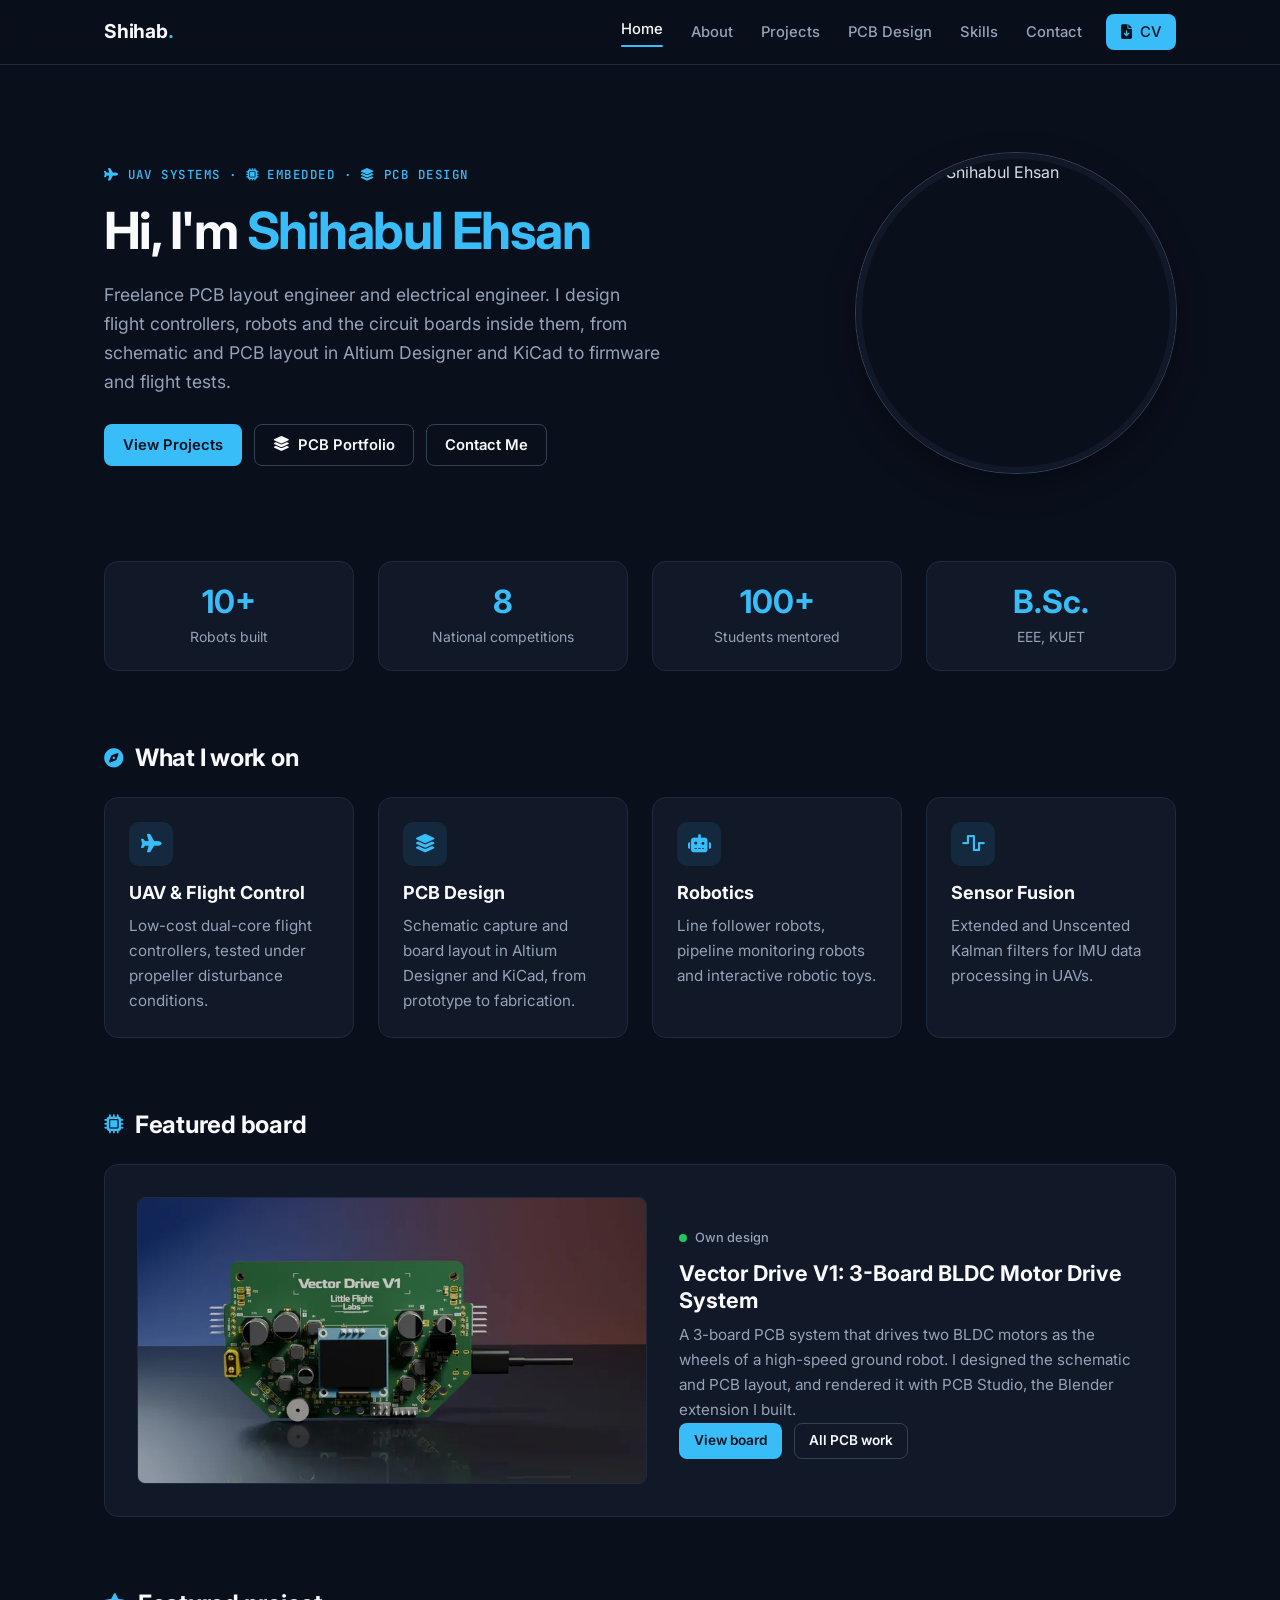
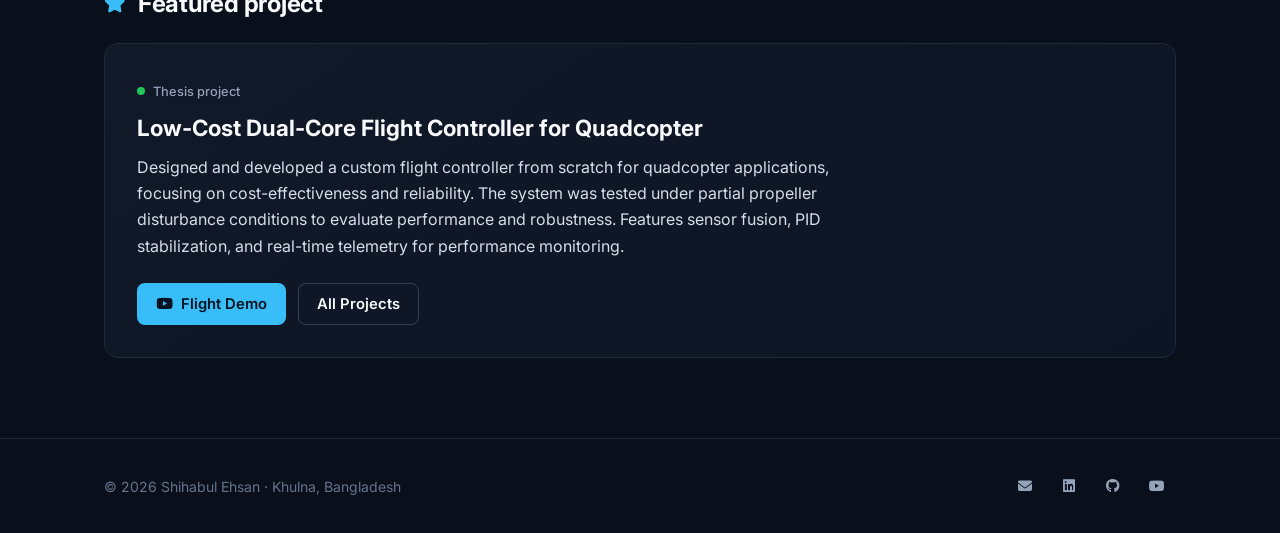
==== index.html @ d96fab93 "Redesign portfolio and add PCB design work - One shared design system (css/style.css), mobile menu, " ====
<!DOCTYPE html>
<html lang="en">
<head>
    <meta charset="UTF-8">
    <meta name="viewport" content="width=device-width, initial-scale=1">
    <title>Shihabul Ehsan | UAV, Embedded Systems &amp; PCB Design</title>
    <meta name="description" content="Portfolio of Shihabul Ehsan — electrical engineer working on flight controllers, robotics, embedded systems and PCB design in Altium Designer and KiCad.">
    <link rel="preconnect" href="https://fonts.googleapis.com">
    <link rel="preconnect" href="https://fonts.gstatic.com" crossorigin>
    <link rel="stylesheet" href="https://fonts.googleapis.com/css2?family=Inter:wght@400;500;600;700&family=JetBrains+Mono:wght@500&display=swap">
    <link rel="stylesheet" href="https://cdnjs.cloudflare.com/ajax/libs/font-awesome/6.4.0/css/all.min.css">
    <link rel="stylesheet" href="css/style.css">
</head>
<body>

<nav class="site-nav">
    <div class="container nav-inner">
        <a class="nav-brand" href="index.html">Shihab<span>.</span></a>
        <button class="nav-toggle" aria-label="Open menu" aria-expanded="false"><i class="fas fa-bars"></i></button>
        <ul class="nav-links">
            <li><a href="index.html" class="active">Home</a></li>
            <li><a href="about.html">About</a></li>
            <li><a href="projects.html">Projects</a></li>
            <li><a href="pcb.html">PCB Design</a></li>
            <li><a href="skills.html">Skills</a></li>
            <li><a href="contact.html">Contact</a></li>
            <li class="nav-cta"><a class="btn btn-primary btn-sm" href="files/Shihabul_Ehsan_CV.pdf" target="_blank" rel="noopener"><i class="fas fa-file-arrow-down"></i> CV</a></li>
        </ul>
    </div>
</nav>

<main>
    <div class="container">

        <section class="hero">
            <div>
                <p class="eyebrow">
                    <i class="fas fa-plane"></i> UAV Systems ·
                    <i class="fas fa-microchip"></i> Embedded ·
                    <i class="fas fa-layer-group"></i> PCB Design
                </p>
                <h1>Hi, I'm <span>Shihabul Ehsan</span></h1>
                <p class="lead">
                    Freelance PCB layout engineer and electrical engineer. I design flight controllers,
                    robots and the circuit boards inside them, from schematic and PCB layout in Altium
                    Designer and KiCad to firmware and flight tests.
                </p>
                <div class="btn-row">
                    <a href="projects.html" class="btn btn-primary">View Projects</a>
                    <a href="pcb.html" class="btn btn-outline"><i class="fas fa-layer-group"></i> PCB Portfolio</a>
                    <a href="contact.html" class="btn btn-outline">Contact Me</a>
                </div>
            </div>
            <div class="hero-photo">
                <img src="images/shihab.jpg" alt="Photo of Shihabul Ehsan">
            </div>
        </section>

        <section class="section">
            <div class="grid grid-4 stats">
                <div class="card stat">
                    <div class="stat-number">10+</div>
                    <div class="stat-label">Robots built</div>
                </div>
                <div class="card stat">
                    <div class="stat-number">8</div>
                    <div class="stat-label">National competitions</div>
                </div>
                <div class="card stat">
                    <div class="stat-number">100+</div>
                    <div class="stat-label">Students mentored</div>
                </div>
                <div class="card stat">
                    <div class="stat-number">B.Sc.</div>
                    <div class="stat-label">EEE, KUET</div>
                </div>
            </div>
        </section>

        <section class="section">
            <h2 class="section-title"><i class="fas fa-compass"></i> What I work on</h2>
            <div class="grid grid-4">
                <div class="card">
                    <div class="icon-badge"><i class="fas fa-plane"></i></div>
                    <h3>UAV &amp; Flight Control</h3>
                    <p>Low-cost dual-core flight controllers, tested under propeller disturbance conditions.</p>
                </div>
                <div class="card">
                    <div class="icon-badge"><i class="fas fa-layer-group"></i></div>
                    <h3>PCB Design</h3>
                    <p>Schematic capture and board layout in Altium Designer and KiCad, from prototype to fabrication.</p>
                </div>
                <div class="card">
                    <div class="icon-badge"><i class="fas fa-robot"></i></div>
                    <h3>Robotics</h3>
                    <p>Line follower robots, pipeline monitoring robots and interactive robotic toys.</p>
                </div>
                <div class="card">
                    <div class="icon-badge"><i class="fas fa-wave-square"></i></div>
                    <h3>Sensor Fusion</h3>
                    <p>Extended and Unscented Kalman filters for IMU data processing in UAVs.</p>
                </div>
            </div>
        </section>

        <section class="section">
            <h2 class="section-title"><i class="fas fa-microchip"></i> Featured board</h2>
            <div class="card showcase">
                <a class="pcb-media" href="pcb/vector-drive-v1.html">
                    <img src="images/pcb/vector-drive-v1/1-render-thumb.webp" alt="Vector Drive V1 PCB render" loading="lazy">
                </a>
                <div>
                    <span class="status status--done">Own design</span>
                    <h3 style="font-size: 1.35rem;">Vector Drive V1: 3-Board BLDC Motor Drive System</h3>
                    <p>
                        A 3-board PCB system that drives two BLDC motors as the wheels of a high-speed ground
                        robot. I designed the schematic and PCB layout, and rendered it with PCB Studio, the
                        Blender extension I built.
                    </p>
                    <div class="btn-row">
                        <a href="pcb/vector-drive-v1.html" class="btn btn-primary btn-sm">View board</a>
                        <a href="pcb.html" class="btn btn-outline btn-sm">All PCB work</a>
                    </div>
                </div>
            </div>
        </section>

        <section class="section">
            <h2 class="section-title"><i class="fas fa-star"></i> Featured project</h2>
            <div class="featured">
                <span class="status status--done">Thesis project</span>
                <h3>Low-Cost Dual-Core Flight Controller for Quadcopter</h3>
                <p>
                    Designed and developed a custom flight controller from scratch for quadcopter applications,
                    focusing on cost-effectiveness and reliability. The system was tested under partial propeller
                    disturbance conditions to evaluate performance and robustness. Features sensor fusion, PID
                    stabilization, and real-time telemetry for performance monitoring.
                </p>
                <div class="btn-row">
                    <a href="https://www.youtube.com/watch?v=JkNA3yZqABM" target="_blank" rel="noopener" class="btn btn-primary"><i class="fab fa-youtube"></i> Flight Demo</a>
                    <a href="projects.html" class="btn btn-outline">All Projects</a>
                </div>
            </div>
        </section>

    </div>
</main>

<footer class="site-footer">
    <div class="container footer-inner">
        <p>© <span class="year">2026</span> Shihabul Ehsan · Khulna, Bangladesh</p>
        <div class="footer-social">
            <a href="mailto:shihabulehsan@gmail.com" aria-label="Email"><i class="fas fa-envelope"></i></a>
            <a href="https://www.linkedin.com/in/shihabul-ehsan-132464304/" target="_blank" rel="noopener" aria-label="LinkedIn"><i class="fab fa-linkedin"></i></a>
            <a href="https://github.com/Shihabul-glitch" target="_blank" rel="noopener" aria-label="GitHub"><i class="fab fa-github"></i></a>
            <a href="https://www.youtube.com/@have_fun1107" target="_blank" rel="noopener" aria-label="YouTube"><i class="fab fa-youtube"></i></a>
        </div>
    </div>
</footer>

<script src="js/script.js"></script>
</body>
</html>
---- css/style.css ----
/* =========================================================
   Shihabul Ehsan — portfolio
   One stylesheet for every page. Colors and sizes live in
   the tokens below; components reuse them.
   ========================================================= */

:root {
    --bg: #0a0f1c;
    --surface: #111827;
    --surface-2: #0d1424;
    --border: #1f2a3d;
    --border-strong: #334155;

    --heading: #f8fafc;
    --text: #d6dde8;
    --muted: #94a3b8;
    --faint: #64748b;

    --accent: #38bdf8;
    --accent-strong: #0ea5e9;
    --accent-soft: rgba(56, 189, 248, 0.10);
    --accent-line: rgba(56, 189, 248, 0.28);

    --ok: #22c55e;
    --warn: #eab308;

    --radius: 14px;
    --radius-sm: 8px;
    --shadow: 0 12px 32px rgba(0, 0, 0, 0.35);

    --font: "Inter", system-ui, -apple-system, "Segoe UI", sans-serif;
    --mono: "JetBrains Mono", ui-monospace, "Cascadia Code", Consolas, monospace;

    --container: 1120px;
    --gutter: 24px;
}

/* ---------- Reset / base ---------- */
*,
*::before,
*::after { box-sizing: border-box; margin: 0; padding: 0; }

html { scroll-behavior: smooth; }

body {
    font-family: var(--font);
    font-size: 16px;
    line-height: 1.65;
    background: var(--bg);
    color: var(--text);
    overflow-x: hidden;
    -webkit-font-smoothing: antialiased;
}

img { max-width: 100%; display: block; }

a { color: var(--accent); text-decoration: none; }
a:hover { text-decoration: underline; }

h1, h2, h3, h4 { color: var(--heading); line-height: 1.25; font-weight: 700; }
h3 { font-size: 1.125rem; }
h4 { font-size: 1rem; }

p + p { margin-top: 0.9em; }
strong { color: var(--heading); font-weight: 600; }

ul { padding-left: 1.2em; }

:focus-visible { outline: 2px solid var(--accent); outline-offset: 3px; border-radius: 4px; }

.container {
    max-width: var(--container);
    margin: 0 auto;
    padding: 0 var(--gutter);
}

/* ---------- Navigation ---------- */
.site-nav {
    position: sticky;
    top: 0;
    z-index: 50;
    background: rgba(10, 15, 28, 0.82);
    backdrop-filter: blur(10px);
    -webkit-backdrop-filter: blur(10px);
    border-bottom: 1px solid var(--border);
}

.nav-inner {
    display: flex;
    align-items: center;
    justify-content: space-between;
    gap: 16px;
    height: 64px;
}

.nav-brand {
    font-size: 1.2rem;
    font-weight: 700;
    color: var(--heading);
    letter-spacing: -0.01em;
}
.nav-brand:hover { text-decoration: none; }
.nav-brand span { color: var(--accent); }

.nav-links {
    display: flex;
    align-items: center;
    gap: 4px;
    list-style: none;
    padding: 0;
}

.nav-links a {
    display: block;
    padding: 8px 12px;
    border-radius: var(--radius-sm);
    color: var(--muted);
    font-size: 0.925rem;
    font-weight: 500;
}
.nav-links a:hover { color: var(--heading); background: var(--surface); text-decoration: none; }
.nav-links a.active { color: var(--heading); }
.nav-links a.active::after {
    content: "";
    display: block;
    height: 2px;
    margin-top: 3px;
    border-radius: 2px;
    background: var(--accent);
}

.nav-links .nav-cta { margin-left: 8px; }
.nav-links a.btn-primary { display: inline-flex; padding: 0 14px; color: #04121f; }
.nav-links a.btn-primary:hover { background: var(--accent-strong); color: #04121f; }

.nav-toggle {
    display: none;
    width: 44px;
    height: 44px;
    border: 1px solid var(--border-strong);
    border-radius: var(--radius-sm);
    background: transparent;
    color: var(--heading);
    font-size: 1.1rem;
    cursor: pointer;
}

/* ---------- Page structure ---------- */
main { padding: 56px 0 80px; }

.page-head { margin-bottom: 48px; max-width: 720px; }

.eyebrow {
    display: inline-flex;
    align-items: center;
    gap: 8px;
    font-family: var(--mono);
    font-size: 0.78rem;
    font-weight: 500;
    letter-spacing: 0.12em;
    text-transform: uppercase;
    color: var(--accent);
    margin-bottom: 12px;
}

.page-title { font-size: clamp(2rem, 4vw, 2.6rem); letter-spacing: -0.02em; margin-bottom: 14px; }

.lead { font-size: 1.1rem; color: var(--muted); }

.section { margin-top: 72px; }
.section:first-child { margin-top: 0; }

.section-title {
    display: flex;
    align-items: center;
    gap: 12px;
    font-size: 1.5rem;
    letter-spacing: -0.01em;
    margin-bottom: 24px;
}
.section-title i { color: var(--accent); font-size: 1.2rem; }

.section-sub { color: var(--muted); margin: -12px 0 24px; max-width: 680px; }

/* ---------- Grids ---------- */
.grid { display: grid; gap: 24px; }
.grid-2 { grid-template-columns: repeat(2, minmax(0, 1fr)); }
.grid-3 { grid-template-columns: repeat(3, minmax(0, 1fr)); }
.grid-4 { grid-template-columns: repeat(4, minmax(0, 1fr)); }
.grid-auto { grid-template-columns: repeat(auto-fit, minmax(280px, 1fr)); }
.grid-aside { grid-template-columns: minmax(0, 1.6fr) minmax(0, 1fr); gap: 40px; align-items: start; }

/* ---------- Cards ---------- */
.card {
    background: var(--surface);
    border: 1px solid var(--border);
    border-radius: var(--radius);
    padding: 24px;
}

.card-hover { transition: border-color 0.2s ease, transform 0.2s ease; }
.card-hover:hover { border-color: var(--accent-line); transform: translateY(-3px); }

.card h3 { margin-bottom: 8px; }
.card p { color: var(--muted); font-size: 0.95rem; }

.card-dashed { background: transparent; border-style: dashed; border-color: var(--border-strong); }

.icon-badge {
    display: inline-flex;
    align-items: center;
    justify-content: center;
    width: 44px;
    height: 44px;
    margin-bottom: 16px;
    border-radius: 10px;
    background: var(--accent-soft);
    color: var(--accent);
    font-size: 1.15rem;
}

/* ---------- Buttons ---------- */
.btn {
    display: inline-flex;
    align-items: center;
    justify-content: center;
    gap: 8px;
    min-height: 42px;
    padding: 0 18px;
    border-radius: var(--radius-sm);
    border: 1px solid transparent;
    font-family: inherit;
    font-size: 0.925rem;
    font-weight: 600;
    cursor: pointer;
    transition: background 0.15s ease, border-color 0.15s ease, color 0.15s ease;
}
.btn:hover { text-decoration: none; }

.btn-primary { background: var(--accent); color: #04121f; }
.btn-primary:hover { background: var(--accent-strong); }

.btn-outline { border-color: var(--border-strong); color: var(--heading); background: transparent; }
.btn-outline:hover { border-color: var(--accent); color: var(--accent); }

.btn-sm { min-height: 36px; padding: 0 14px; font-size: 0.85rem; }

.btn-row { display: flex; flex-wrap: wrap; gap: 12px; }

/* ---------- Tags, chips, status ---------- */
.tags { display: flex; flex-wrap: wrap; gap: 6px; }

.tag {
    font-family: var(--mono);
    font-size: 0.75rem;
    padding: 3px 9px;
    border-radius: 6px;
    background: var(--accent-soft);
    border: 1px solid var(--accent-line);
    color: #7dd3fc;
    white-space: nowrap;
}

.status {
    display: inline-flex;
    align-items: center;
    gap: 8px;
    font-size: 0.8rem;
    font-weight: 500;
    color: var(--muted);
    margin-bottom: 12px;
}
.status::before {
    content: "";
    width: 8px;
    height: 8px;
    border-radius: 50%;
    background: var(--warn);
}
.status--done::before { background: var(--ok); }
.status--live::before { background: var(--ok); animation: pulse 2s infinite; }

@keyframes pulse { 50% { opacity: 0.4; } }

/* ---------- Home: hero ---------- */
.hero {
    display: grid;
    grid-template-columns: minmax(0, 1fr) 320px;
    align-items: center;
    gap: 56px;
    padding: 32px 0 16px;
}

.hero h1 { font-size: clamp(2.2rem, 5vw, 3.2rem); letter-spacing: -0.03em; margin-bottom: 18px; }
.hero h1 span { color: var(--accent); }
.hero .lead { max-width: 560px; margin-bottom: 28px; }

.hero-photo img {
    width: 320px;
    height: 320px;
    border-radius: 50%;
    object-fit: cover;
    object-position: center 25%;
    border: 6px solid var(--surface);
    box-shadow: 0 0 0 1px var(--border-strong), var(--shadow);
}

/* ---------- Stats ---------- */
.stat { text-align: center; padding: 22px 16px; }
.stat-number { font-size: 2rem; font-weight: 700; color: var(--accent); line-height: 1.1; }
.stat-label { font-size: 0.875rem; color: var(--muted); margin-top: 6px; }

/* ---------- Featured project ---------- */
.featured {
    padding: 32px;
    border-radius: var(--radius);
    border: 1px solid var(--border);
    background: linear-gradient(145deg, var(--surface), var(--surface-2));
}
.featured h3 { font-size: 1.4rem; margin-bottom: 12px; }
.featured p { max-width: 760px; margin-bottom: 24px; }

/* ---------- Project cards ---------- */
.project-card { display: flex; flex-direction: column; }
.project-card .tags { margin: 16px 0 0; }

.project-note {
    margin-top: 16px;
    padding: 12px 14px;
    border-left: 3px solid var(--accent);
    border-radius: 0 var(--radius-sm) var(--radius-sm) 0;
    background: var(--surface-2);
    font-size: 0.9rem;
    color: var(--muted);
}
.project-note b { display: block; color: var(--accent); font-weight: 600; font-size: 0.8rem; margin-bottom: 2px; }

.project-links {
    display: flex;
    flex-wrap: wrap;
    gap: 10px;
    margin-top: auto;
    padding-top: 20px;
}
.project-card .project-links { border-top: 1px solid var(--border); margin-top: 20px; }

.filter-bar { display: flex; flex-wrap: wrap; gap: 8px; margin-bottom: 40px; }
.filter-btn {
    padding: 7px 16px;
    border-radius: 999px;
    border: 1px solid var(--border-strong);
    background: transparent;
    color: var(--muted);
    font-family: inherit;
    font-size: 0.875rem;
    cursor: pointer;
}
.filter-btn:hover { color: var(--heading); }
.filter-btn.active { background: var(--accent-soft); border-color: var(--accent); color: var(--accent); }

.is-hidden { display: none !important; }

/* ---------- About ---------- */
.info-list { display: grid; grid-template-columns: max-content 1fr; gap: 8px 16px; font-size: 0.925rem; }
.info-list dt { color: var(--accent); font-weight: 600; }
.info-list dd { color: var(--text); min-width: 0; overflow-wrap: anywhere; }

.aside-block { margin-top: 20px; padding-top: 20px; border-top: 1px solid var(--border); }
.aside-block h4 { color: var(--accent); margin-bottom: 8px; font-size: 0.95rem; }
.aside-block p { font-size: 0.9rem; }

.value { text-align: center; padding: 12px; }
.value i { font-size: 1.6rem; color: var(--accent); margin-bottom: 10px; }
.value p { font-size: 0.875rem; color: var(--muted); }

.timeline { position: relative; padding-left: 32px; }
.timeline::before {
    content: "";
    position: absolute;
    left: 7px;
    top: 6px;
    bottom: 6px;
    width: 2px;
    background: linear-gradient(to bottom, var(--accent), var(--border));
}
.timeline-item { position: relative; padding-bottom: 32px; }
.timeline-item:last-child { padding-bottom: 0; }
.timeline-item::before {
    content: "";
    position: absolute;
    left: -32px;
    top: 5px;
    width: 16px;
    height: 16px;
    border-radius: 50%;
    background: var(--bg);
    border: 3px solid var(--accent);
}
.timeline-date { font-family: var(--mono); font-size: 0.8rem; color: var(--accent); margin-bottom: 4px; }
.timeline-item h3 { margin-bottom: 6px; }
.timeline-item p { color: var(--muted); }

.quote {
    padding: 32px;
    border-left: 4px solid var(--accent);
    border-radius: 0 var(--radius) var(--radius) 0;
    background: linear-gradient(135deg, var(--accent-soft), var(--surface-2));
}
.quote p { font-size: 1.2rem; font-style: italic; color: var(--heading); }
.quote cite { display: block; margin-top: 12px; color: var(--accent); font-style: normal; font-weight: 600; }

/* ---------- Skills ---------- */
.skill-group-head { display: flex; align-items: center; gap: 14px; margin-bottom: 20px; }
.skill-group-head .icon-badge { margin-bottom: 0; flex-shrink: 0; }
.skill-group-head h2 { font-size: 1.15rem; }
.skill-group-head p { font-size: 0.85rem; color: var(--muted); }

.skill-list { list-style: none; padding: 0; }
.skill-list li {
    display: flex;
    align-items: center;
    justify-content: space-between;
    gap: 12px;
    padding: 10px 0;
    border-top: 1px solid var(--border);
    font-size: 0.95rem;
}
.skill-list li:first-child { border-top: 0; }

.level {
    flex-shrink: 0;
    font-family: var(--mono);
    font-size: 0.7rem;
    font-weight: 500;
    letter-spacing: 0.06em;
    text-transform: uppercase;
    padding: 3px 8px;
    border-radius: 6px;
    border: 1px solid transparent;
}
.level--advanced { background: var(--accent); color: #04121f; }
.level--proficient { background: var(--accent-soft); color: var(--accent); border-color: var(--accent-line); }
.level--intermediate { color: var(--muted); border-color: var(--border-strong); }
.level--familiar { color: var(--faint); border-color: var(--border); }

.legend { display: flex; flex-wrap: wrap; gap: 16px; margin-bottom: 32px; font-size: 0.85rem; color: var(--muted); }
.legend span { display: inline-flex; align-items: center; gap: 8px; }

/* ---------- Contact ---------- */
.contact-card .icon-badge { margin-bottom: 14px; }
.contact-card a { display: inline-flex; align-items: center; gap: 8px; margin-top: 10px; font-weight: 500; overflow-wrap: anywhere; }
.contact-card .small { margin-top: 14px; }

.small { font-size: 0.85rem; color: var(--faint); }

.check-list { list-style: none; padding: 0; display: grid; gap: 8px; }
.check-list li { position: relative; padding-left: 26px; }
.check-list li::before {
    content: "\f00c";
    font-family: "Font Awesome 6 Free";
    font-weight: 900;
    position: absolute;
    left: 0;
    top: 1px;
    font-size: 0.8rem;
    color: var(--accent);
}

/* ---------- PCB page ---------- */
.pcb-card { padding: 0; overflow: hidden; }
.pcb-media {
    aspect-ratio: 16 / 10;
    background: var(--surface-2);
    display: flex;
    align-items: center;
    justify-content: center;
    overflow: hidden;
    color: var(--faint);
}
.pcb-media img { width: 100%; height: 100%; object-fit: cover; }
.pcb-card .pcb-media { border-bottom: 1px solid var(--border); }
.pcb-card .pcb-body { padding: 20px 24px 24px; }
.pcb-card .tags { margin-top: 14px; }

.showcase {
    display: grid;
    grid-template-columns: minmax(0, 1.1fr) minmax(0, 1fr);
    gap: 32px;
    align-items: center;
    padding: 32px;
}
.showcase .pcb-media { border-radius: var(--radius-sm); border: 1px solid var(--border); aspect-ratio: 16 / 9; }
.showcase ul { margin: 14px 0 20px; color: var(--muted); font-size: 0.95rem; }
.showcase li + li { margin-top: 4px; }

a.pcb-card { color: inherit; }
a.pcb-card:hover { text-decoration: none; }
a.pcb-card:hover h3 { color: var(--accent); }
.pcb-card .more { display: inline-flex; align-items: center; gap: 6px; margin-top: 14px; font-size: 0.875rem; font-weight: 600; color: var(--accent); }

/* ---------- Board detail pages ---------- */
.breadcrumb { font-size: 0.875rem; color: var(--muted); margin-bottom: 20px; }
.breadcrumb a { color: var(--muted); }
.breadcrumb a:hover { color: var(--accent); }

.hero-shot {
    display: block;
    border-radius: var(--radius);
    border: 1px solid var(--border);
    overflow: hidden;
    background: #eef0f3;
}
.hero-shot img { width: 100%; height: auto; }

.spec-table { width: 100%; border-collapse: collapse; font-size: 0.925rem; }
.spec-table th, .spec-table td { text-align: left; vertical-align: top; padding: 10px 0; border-top: 1px solid var(--border); }
.spec-table tr:first-child th, .spec-table tr:first-child td { border-top: 0; }
.spec-table th { width: 38%; padding-right: 16px; color: var(--muted); font-weight: 500; }
.spec-table td { color: var(--heading); }

.highlights { list-style: none; padding: 0; display: grid; gap: 14px; }
.highlights li { position: relative; padding-left: 30px; }
.highlights li::before {
    content: "";
    position: absolute;
    left: 4px;
    top: 0.55em;
    width: 10px;
    height: 10px;
    border-radius: 2px;
    background: var(--accent);
    transform: rotate(45deg);
}
.highlights b { color: var(--heading); }

.gallery { display: grid; grid-template-columns: repeat(auto-fill, minmax(260px, 1fr)); gap: 20px; }
.gallery figure { margin: 0; }
.gallery a {
    display: block;
    aspect-ratio: 16 / 10;
    border-radius: var(--radius-sm);
    border: 1px solid var(--border);
    overflow: hidden;
    background: #eef0f3;
    cursor: zoom-in;
}
.gallery a:hover { border-color: var(--accent); }
.gallery img { width: 100%; height: 100%; object-fit: contain; transition: transform 0.25s ease; }
.gallery a:hover img { transform: scale(1.03); }
.gallery figcaption { margin-top: 8px; font-size: 0.85rem; color: var(--muted); }

.sub-board { margin-top: 48px; }
.sub-board h3 { font-size: 1.2rem; margin-bottom: 6px; }
.sub-board > p { color: var(--muted); margin-bottom: 18px; max-width: 760px; }

.flight-video {
    display: block;
    width: 100%;
    max-width: 820px;
    max-height: 70vh;
    border-radius: var(--radius);
    border: 1px solid var(--border);
    background: #000;
}

/* Lightbox (built by js/script.js) */
.lightbox {
    position: fixed;
    inset: 0;
    z-index: 100;
    display: none;
    flex-direction: column;
    align-items: center;
    justify-content: center;
    gap: 14px;
    padding: 24px;
    background: rgba(3, 6, 14, 0.92);
    cursor: zoom-out;
}
.lightbox.open { display: flex; }
.lightbox img { max-width: 100%; max-height: calc(100vh - 110px); border-radius: var(--radius-sm); background: #eef0f3; }
.lightbox p { color: var(--muted); font-size: 0.9rem; text-align: center; }
.lightbox button {
    position: absolute;
    top: 16px;
    right: 16px;
    width: 44px;
    height: 44px;
    border: 1px solid var(--border-strong);
    border-radius: var(--radius-sm);
    background: var(--surface);
    color: var(--heading);
    font-size: 1.1rem;
    cursor: pointer;
}

/* ---------- Footer ---------- */
.site-footer { border-top: 1px solid var(--border); padding: 28px 0; }
.footer-inner {
    display: flex;
    flex-wrap: wrap;
    align-items: center;
    justify-content: space-between;
    gap: 16px;
    font-size: 0.875rem;
    color: var(--faint);
}
.footer-social { display: flex; gap: 6px; }
.footer-social a {
    display: inline-flex;
    align-items: center;
    justify-content: center;
    width: 38px;
    height: 38px;
    border-radius: var(--radius-sm);
    color: var(--muted);
}
.footer-social a:hover { color: var(--accent); background: var(--surface); text-decoration: none; }

/* ---------- Responsive ---------- */
@media (max-width: 980px) {
    .grid-3, .grid-4 { grid-template-columns: repeat(2, minmax(0, 1fr)); }
    .grid-aside, .showcase { grid-template-columns: 1fr; }
    .hero { grid-template-columns: 1fr; text-align: center; gap: 32px; min-height: 0; padding-top: 8px; }
    .hero-photo { order: -1; justify-self: center; }
    .hero-photo img { width: 220px; height: 220px; }
    .hero .lead { margin-left: auto; margin-right: auto; }
    .hero .btn-row, .hero .eyebrow { justify-content: center; }
}

@media (max-width: 820px) {
    .nav-toggle { display: inline-flex; align-items: center; justify-content: center; }
    .nav-links {
        display: none;
        position: absolute;
        top: 64px;
        left: 0;
        right: 0;
        flex-direction: column;
        align-items: stretch;
        gap: 2px;
        padding: 12px var(--gutter) 20px;
        background: var(--bg);
        border-bottom: 1px solid var(--border);
    }
    .nav-links.open { display: flex; }
    .nav-links a { padding: 12px; }
    .nav-links a.active::after { display: none; }
    .nav-links a.active { background: var(--surface); }
    .nav-links .nav-cta { margin: 8px 0 0; }
}

@media (max-width: 640px) {
    :root { --gutter: 16px; }
    main { padding: 36px 0 56px; }
    .grid-2, .grid-3, .grid-4 { grid-template-columns: 1fr; }
    .stats.grid-4, .values.grid-4 { grid-template-columns: repeat(2, minmax(0, 1fr)); gap: 12px; }
    .section { margin-top: 56px; }
    .featured, .showcase, .quote { padding: 22px; }
    .card { padding: 20px; }
    .timeline { padding-left: 26px; }
    .timeline-item::before { left: -26px; }
    .footer-inner { flex-direction: column; text-align: center; }
}

@media (prefers-reduced-motion: reduce) {
    *, *::before, *::after { transition: none !important; animation: none !important; }
    html { scroll-behavior: auto; }
}

/* ---------- Print ---------- */
@media print {
    .site-nav, .site-footer, .btn-row, .project-links, .filter-bar { display: none; }
    body { background: #fff; color: #000; }
    .card { border-color: #ccc; background: #fff; }
}
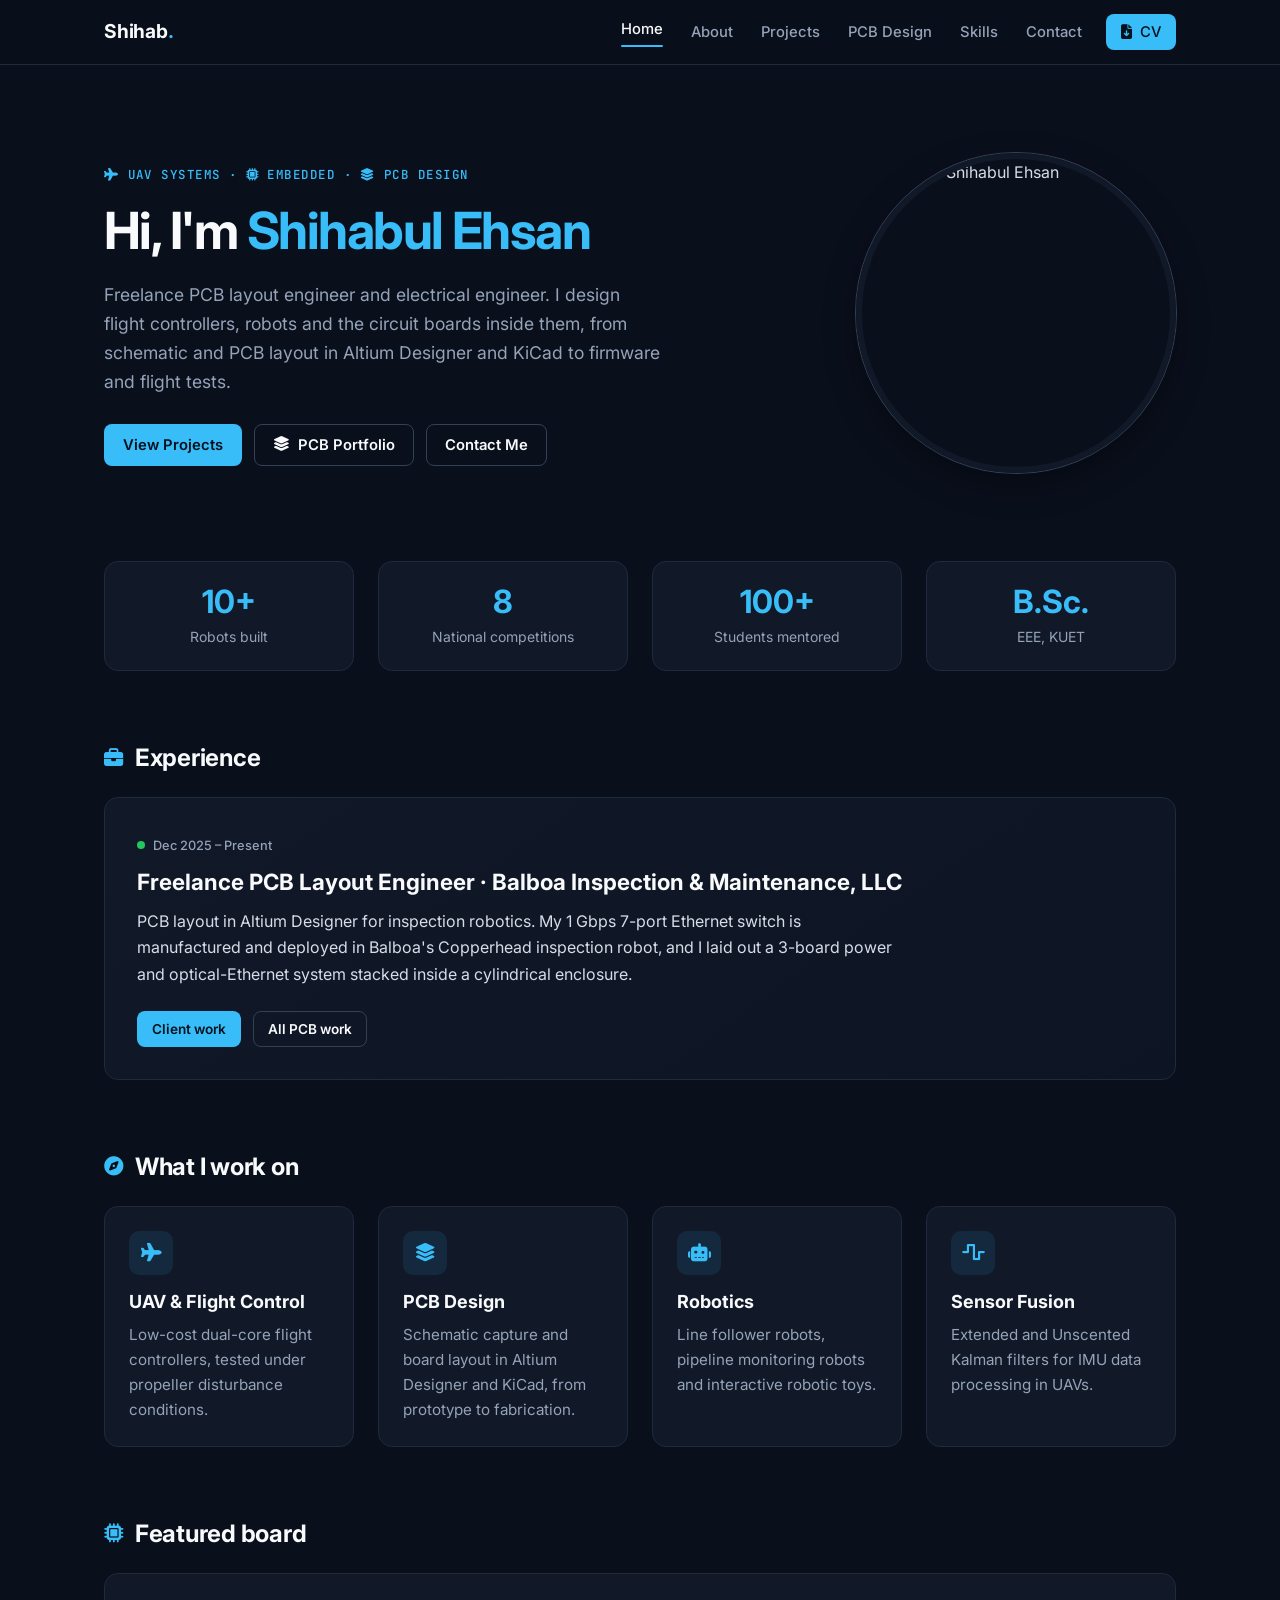
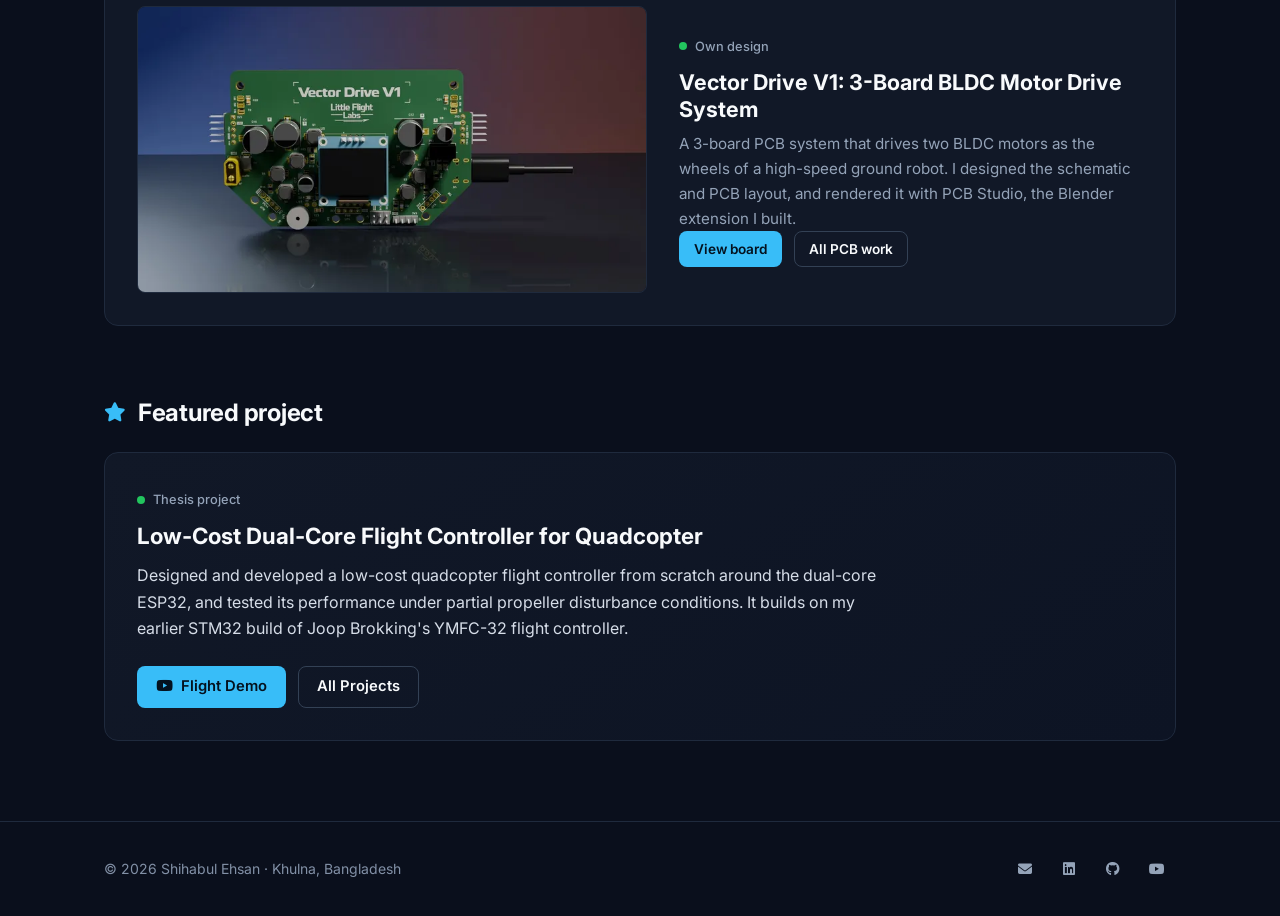
==== commit 41a8dc87: "Improve portfolio: link previews, search files, projects layout - Open Graph/Twitter preview card, s" ====
--- a/index.html
+++ b/index.html
@@ -5,6 +5,20 @@
     <meta name="viewport" content="width=device-width, initial-scale=1">
     <title>Shihabul Ehsan | UAV, Embedded Systems &amp; PCB Design</title>
     <meta name="description" content="Portfolio of Shihabul Ehsan — electrical engineer working on flight controllers, robotics, embedded systems and PCB design in Altium Designer and KiCad.">
+    <link rel="canonical" href="https://shihabul-glitch.github.io/">
+    <link rel="icon" href="favicon.ico" sizes="any">
+    <link rel="icon" type="image/png" sizes="32x32" href="images/favicon-32.png">
+    <link rel="apple-touch-icon" href="images/apple-touch-icon.png">
+    <meta name="theme-color" content="#0a0f1c">
+    <meta property="og:type" content="website">
+    <meta property="og:site_name" content="Shihabul Ehsan">
+    <meta property="og:title" content="Shihabul Ehsan | UAV, Embedded Systems &amp; PCB Design">
+    <meta property="og:description" content="Portfolio of Shihabul Ehsan — electrical engineer working on flight controllers, robotics, embedded systems and PCB design in Altium Designer and KiCad.">
+    <meta property="og:url" content="https://shihabul-glitch.github.io/">
+    <meta property="og:image" content="https://shihabul-glitch.github.io/images/og-card.jpg">
+    <meta property="og:image:width" content="1200">
+    <meta property="og:image:height" content="630">
+    <meta name="twitter:card" content="summary_large_image">
     <link rel="preconnect" href="https://fonts.googleapis.com">
     <link rel="preconnect" href="https://fonts.gstatic.com" crossorigin>
     <link rel="stylesheet" href="https://fonts.googleapis.com/css2?family=Inter:wght@400;500;600;700&family=JetBrains+Mono:wght@500&display=swap">
@@ -78,8 +92,25 @@
         </section>
 
         <section class="section">
+            <h2 class="section-title"><i class="fas fa-briefcase"></i> Experience</h2>
+            <div class="featured">
+                <span class="status status--live">Dec 2025 – Present</span>
+                <h3>Freelance PCB Layout Engineer · Balboa Inspection &amp; Maintenance, LLC</h3>
+                <p>
+                    PCB layout in Altium Designer for inspection robotics. My 1 Gbps 7-port Ethernet switch is
+                    manufactured and deployed in Balboa's Copperhead inspection robot, and I laid out a 3-board
+                    power and optical-Ethernet system stacked inside a cylindrical enclosure.
+                </p>
+                <div class="btn-row">
+                    <a href="pcb.html#client-work" class="btn btn-primary btn-sm">Client work</a>
+                    <a href="pcb.html" class="btn btn-outline btn-sm">All PCB work</a>
+                </div>
+            </div>
+        </section>
+
+        <section class="section">
             <h2 class="section-title"><i class="fas fa-compass"></i> What I work on</h2>
-            <div class="grid grid-4">
+            <div class="grid grid-4 compact">
                 <div class="card">
                     <div class="icon-badge"><i class="fas fa-plane"></i></div>
                     <h3>UAV &amp; Flight Control</h3>
@@ -131,10 +162,9 @@
                 <span class="status status--done">Thesis project</span>
                 <h3>Low-Cost Dual-Core Flight Controller for Quadcopter</h3>
                 <p>
-                    Designed and developed a custom flight controller from scratch for quadcopter applications,
-                    focusing on cost-effectiveness and reliability. The system was tested under partial propeller
-                    disturbance conditions to evaluate performance and robustness. Features sensor fusion, PID
-                    stabilization, and real-time telemetry for performance monitoring.
+                    Designed and developed a low-cost quadcopter flight controller from scratch around the
+                    dual-core ESP32, and tested its performance under partial propeller disturbance conditions.
+                    It builds on my earlier STM32 build of Joop Brokking's YMFC-32 flight controller.
                 </p>
                 <div class="btn-row">
                     <a href="https://www.youtube.com/watch?v=JkNA3yZqABM" target="_blank" rel="noopener" class="btn btn-primary"><i class="fab fa-youtube"></i> Flight Demo</a>
--- a/css/style.css
+++ b/css/style.css
@@ -14,7 +14,7 @@
     --heading: #f8fafc;
     --text: #d6dde8;
     --muted: #94a3b8;
-    --faint: #64748b;
+    --faint: #8290a6;   /* >= 4.5:1 on page and card backgrounds */
 
     --accent: #38bdf8;
     --accent-strong: #0ea5e9;
@@ -343,6 +343,45 @@
     padding-top: 20px;
 }
 .project-card .project-links { border-top: 1px solid var(--border); margin-top: 20px; }
+
+/* Optional image at the top of a project card (own projects only) */
+.project-thumb {
+    display: block;
+    margin: -24px -24px 18px;
+    aspect-ratio: 16 / 9;
+    overflow: hidden;
+    border-bottom: 1px solid var(--border);
+    border-radius: var(--radius) var(--radius) 0 0;
+    background: var(--surface-2);
+}
+.project-thumb img { width: 100%; height: 100%; object-fit: cover; transition: transform 0.25s ease; }
+.project-card:hover .project-thumb img { transform: scale(1.03); }
+/* Play button over thumbnails that open a video */
+.project-thumb.video { position: relative; }
+.project-thumb.video::after {
+    content: "\f04b";
+    font-family: "Font Awesome 6 Free";
+    font-weight: 900;
+    position: absolute;
+    left: 50%;
+    top: 50%;
+    width: 56px;
+    height: 56px;
+    margin: -28px 0 0 -28px;
+    display: flex;
+    align-items: center;
+    justify-content: center;
+    padding-left: 4px;
+    border-radius: 50%;
+    background: rgba(10, 15, 28, 0.75);
+    border: 2px solid var(--accent);
+    color: var(--accent);
+    font-size: 1.1rem;
+}
+
+/* "Proof" link after a skill, pointing at the project that shows it */
+.proof { margin-left: 6px; font-size: 0.78rem; color: var(--muted); white-space: nowrap; }
+.proof:hover { color: var(--accent); }
 
 .filter-bar { display: flex; flex-wrap: wrap; gap: 8px; margin-bottom: 40px; }
 .filter-btn {
@@ -654,10 +693,15 @@
     :root { --gutter: 16px; }
     main { padding: 36px 0 56px; }
     .grid-2, .grid-3, .grid-4 { grid-template-columns: 1fr; }
-    .stats.grid-4, .values.grid-4 { grid-template-columns: repeat(2, minmax(0, 1fr)); gap: 12px; }
+    .stats.grid-4, .values.grid-4, .grid-4.compact { grid-template-columns: repeat(2, minmax(0, 1fr)); gap: 12px; }
     .section { margin-top: 56px; }
     .featured, .showcase, .quote { padding: 22px; }
     .card { padding: 20px; }
+    .project-thumb { margin: -20px -20px 16px; }
+    .grid-4.compact .card { padding: 16px; }
+    .grid-4.compact .icon-badge { width: 36px; height: 36px; margin-bottom: 10px; font-size: 1rem; }
+    .grid-4.compact h3 { font-size: 1rem; }
+    .grid-4.compact p { font-size: 0.85rem; }
     .timeline { padding-left: 26px; }
     .timeline-item::before { left: -26px; }
     .footer-inner { flex-direction: column; text-align: center; }
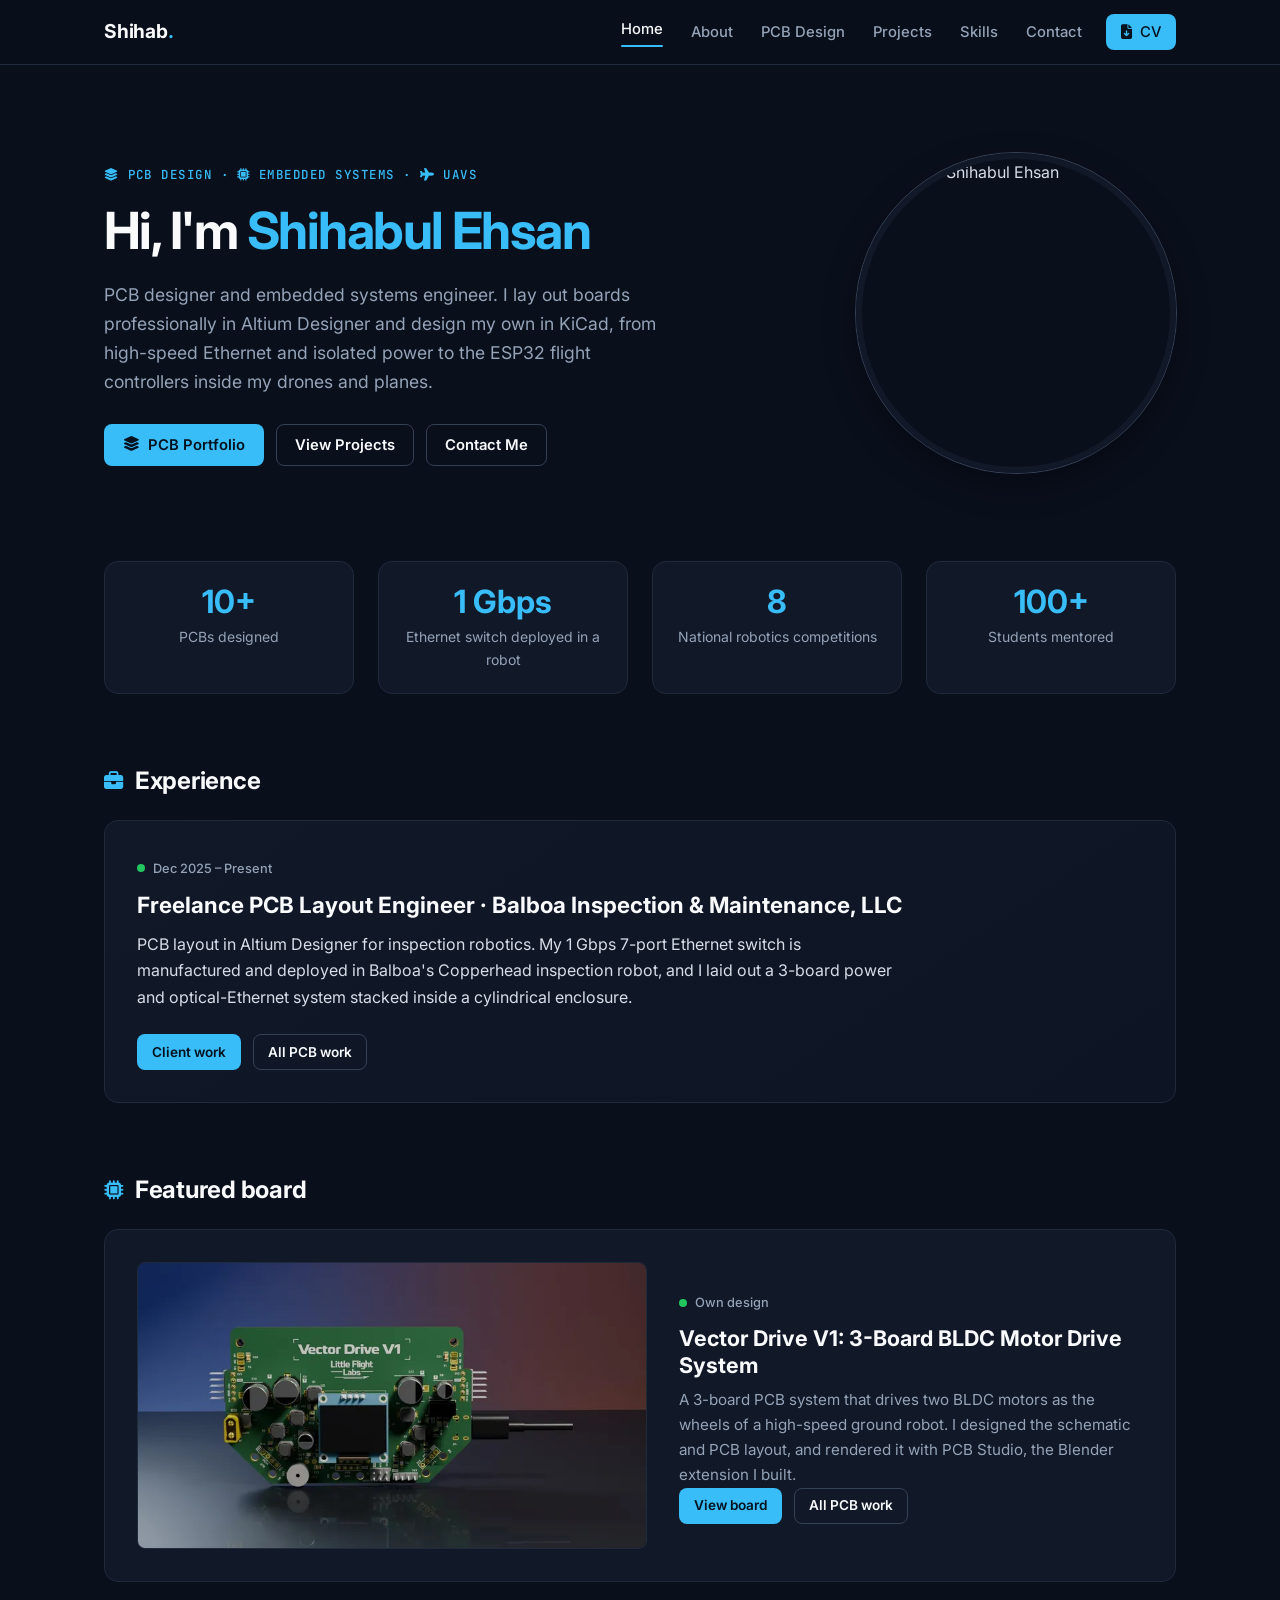
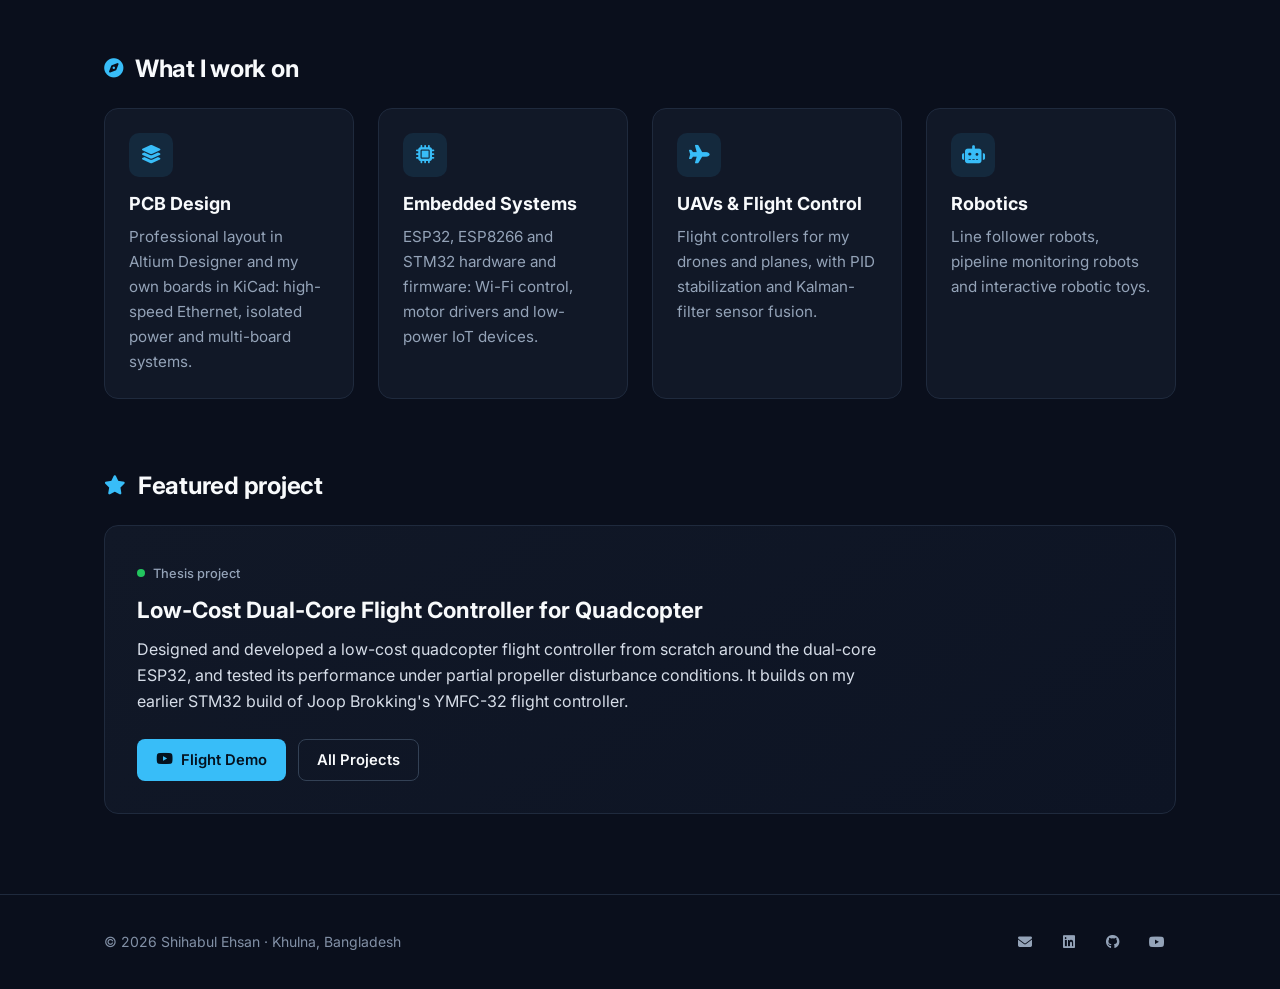
==== commit 3e96e161: "Reposition portfolio: PCB designer first, then embedded, then UAVs - Home: PCB-first headline, intro" ====
--- a/index.html
+++ b/index.html
@@ -3,8 +3,8 @@
 <head>
     <meta charset="UTF-8">
     <meta name="viewport" content="width=device-width, initial-scale=1">
-    <title>Shihabul Ehsan | UAV, Embedded Systems &amp; PCB Design</title>
-    <meta name="description" content="Portfolio of Shihabul Ehsan — electrical engineer working on flight controllers, robotics, embedded systems and PCB design in Altium Designer and KiCad.">
+    <title>Shihabul Ehsan | PCB Designer &amp; Embedded Systems Engineer</title>
+    <meta name="description" content="Portfolio of Shihabul Ehsan, PCB designer and embedded systems engineer: professional PCB layout in Altium Designer, own boards in KiCad, ESP32 and STM32 hardware, drones and planes.">
     <link rel="canonical" href="https://shihabul-glitch.github.io/">
     <link rel="icon" href="favicon.ico" sizes="any">
     <link rel="icon" type="image/png" sizes="32x32" href="images/favicon-32.png">
@@ -12,8 +12,8 @@
     <meta name="theme-color" content="#0a0f1c">
     <meta property="og:type" content="website">
     <meta property="og:site_name" content="Shihabul Ehsan">
-    <meta property="og:title" content="Shihabul Ehsan | UAV, Embedded Systems &amp; PCB Design">
-    <meta property="og:description" content="Portfolio of Shihabul Ehsan — electrical engineer working on flight controllers, robotics, embedded systems and PCB design in Altium Designer and KiCad.">
+    <meta property="og:title" content="Shihabul Ehsan | PCB Designer &amp; Embedded Systems Engineer">
+    <meta property="og:description" content="Portfolio of Shihabul Ehsan, PCB designer and embedded systems engineer: professional PCB layout in Altium Designer, own boards in KiCad, ESP32 and STM32 hardware, drones and planes.">
     <meta property="og:url" content="https://shihabul-glitch.github.io/">
     <meta property="og:image" content="https://shihabul-glitch.github.io/images/og-card.jpg">
     <meta property="og:image:width" content="1200">
@@ -34,8 +34,8 @@
         <ul class="nav-links">
             <li><a href="index.html" class="active">Home</a></li>
             <li><a href="about.html">About</a></li>
+            <li><a href="pcb.html">PCB Design</a></li>
             <li><a href="projects.html">Projects</a></li>
-            <li><a href="pcb.html">PCB Design</a></li>
             <li><a href="skills.html">Skills</a></li>
             <li><a href="contact.html">Contact</a></li>
             <li class="nav-cta"><a class="btn btn-primary btn-sm" href="files/Shihabul_Ehsan_CV.pdf" target="_blank" rel="noopener"><i class="fas fa-file-arrow-down"></i> CV</a></li>
@@ -49,19 +49,19 @@
         <section class="hero">
             <div>
                 <p class="eyebrow">
-                    <i class="fas fa-plane"></i> UAV Systems ·
-                    <i class="fas fa-microchip"></i> Embedded ·
-                    <i class="fas fa-layer-group"></i> PCB Design
+                    <i class="fas fa-layer-group"></i> PCB Design ·
+                    <i class="fas fa-microchip"></i> Embedded Systems ·
+                    <i class="fas fa-plane"></i> UAVs
                 </p>
                 <h1>Hi, I'm <span>Shihabul Ehsan</span></h1>
                 <p class="lead">
-                    Freelance PCB layout engineer and electrical engineer. I design flight controllers,
-                    robots and the circuit boards inside them, from schematic and PCB layout in Altium
-                    Designer and KiCad to firmware and flight tests.
+                    PCB designer and embedded systems engineer. I lay out boards professionally in Altium
+                    Designer and design my own in KiCad, from high-speed Ethernet and isolated power to the
+                    ESP32 flight controllers inside my drones and planes.
                 </p>
                 <div class="btn-row">
-                    <a href="projects.html" class="btn btn-primary">View Projects</a>
-                    <a href="pcb.html" class="btn btn-outline"><i class="fas fa-layer-group"></i> PCB Portfolio</a>
+                    <a href="pcb.html" class="btn btn-primary"><i class="fas fa-layer-group"></i> PCB Portfolio</a>
+                    <a href="projects.html" class="btn btn-outline">View Projects</a>
                     <a href="contact.html" class="btn btn-outline">Contact Me</a>
                 </div>
             </div>
@@ -74,19 +74,19 @@
             <div class="grid grid-4 stats">
                 <div class="card stat">
                     <div class="stat-number">10+</div>
-                    <div class="stat-label">Robots built</div>
+                    <div class="stat-label">PCBs designed</div>
+                </div>
+                <div class="card stat">
+                    <div class="stat-number">1 Gbps</div>
+                    <div class="stat-label">Ethernet switch deployed in a robot</div>
                 </div>
                 <div class="card stat">
                     <div class="stat-number">8</div>
-                    <div class="stat-label">National competitions</div>
+                    <div class="stat-label">National robotics competitions</div>
                 </div>
                 <div class="card stat">
                     <div class="stat-number">100+</div>
                     <div class="stat-label">Students mentored</div>
-                </div>
-                <div class="card stat">
-                    <div class="stat-number">B.Sc.</div>
-                    <div class="stat-label">EEE, KUET</div>
                 </div>
             </div>
         </section>
@@ -109,32 +109,6 @@
         </section>
 
         <section class="section">
-            <h2 class="section-title"><i class="fas fa-compass"></i> What I work on</h2>
-            <div class="grid grid-4 compact">
-                <div class="card">
-                    <div class="icon-badge"><i class="fas fa-plane"></i></div>
-                    <h3>UAV &amp; Flight Control</h3>
-                    <p>Low-cost dual-core flight controllers, tested under propeller disturbance conditions.</p>
-                </div>
-                <div class="card">
-                    <div class="icon-badge"><i class="fas fa-layer-group"></i></div>
-                    <h3>PCB Design</h3>
-                    <p>Schematic capture and board layout in Altium Designer and KiCad, from prototype to fabrication.</p>
-                </div>
-                <div class="card">
-                    <div class="icon-badge"><i class="fas fa-robot"></i></div>
-                    <h3>Robotics</h3>
-                    <p>Line follower robots, pipeline monitoring robots and interactive robotic toys.</p>
-                </div>
-                <div class="card">
-                    <div class="icon-badge"><i class="fas fa-wave-square"></i></div>
-                    <h3>Sensor Fusion</h3>
-                    <p>Extended and Unscented Kalman filters for IMU data processing in UAVs.</p>
-                </div>
-            </div>
-        </section>
-
-        <section class="section">
             <h2 class="section-title"><i class="fas fa-microchip"></i> Featured board</h2>
             <div class="card showcase">
                 <a class="pcb-media" href="pcb/vector-drive-v1.html">
@@ -152,6 +126,32 @@
                         <a href="pcb/vector-drive-v1.html" class="btn btn-primary btn-sm">View board</a>
                         <a href="pcb.html" class="btn btn-outline btn-sm">All PCB work</a>
                     </div>
+                </div>
+            </div>
+        </section>
+
+        <section class="section">
+            <h2 class="section-title"><i class="fas fa-compass"></i> What I work on</h2>
+            <div class="grid grid-4 compact">
+                <div class="card">
+                    <div class="icon-badge"><i class="fas fa-layer-group"></i></div>
+                    <h3>PCB Design</h3>
+                    <p>Professional layout in Altium Designer and my own boards in KiCad: high-speed Ethernet, isolated power and multi-board systems.</p>
+                </div>
+                <div class="card">
+                    <div class="icon-badge"><i class="fas fa-microchip"></i></div>
+                    <h3>Embedded Systems</h3>
+                    <p>ESP32, ESP8266 and STM32 hardware and firmware: Wi-Fi control, motor drivers and low-power IoT devices.</p>
+                </div>
+                <div class="card">
+                    <div class="icon-badge"><i class="fas fa-plane"></i></div>
+                    <h3>UAVs &amp; Flight Control</h3>
+                    <p>Flight controllers for my drones and planes, with PID stabilization and Kalman-filter sensor fusion.</p>
+                </div>
+                <div class="card">
+                    <div class="icon-badge"><i class="fas fa-robot"></i></div>
+                    <h3>Robotics</h3>
+                    <p>Line follower robots, pipeline monitoring robots and interactive robotic toys.</p>
                 </div>
             </div>
         </section>
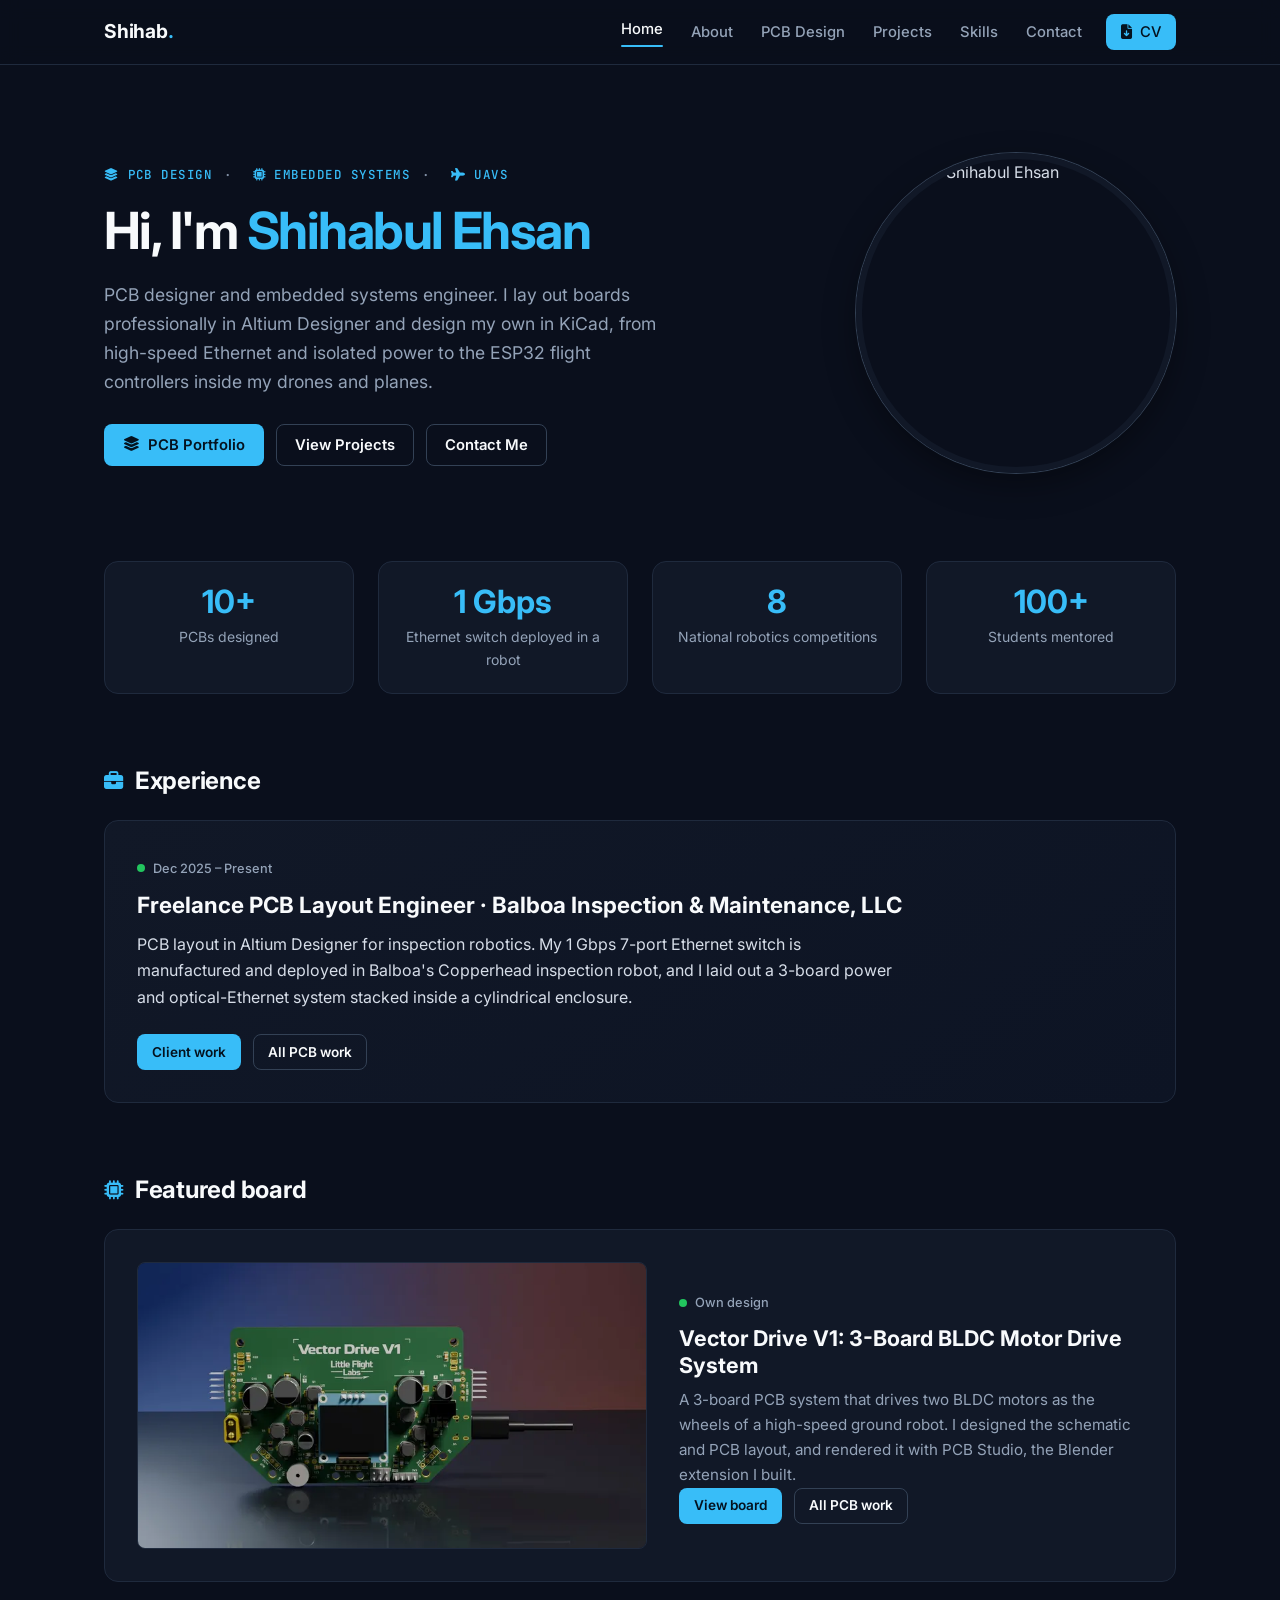
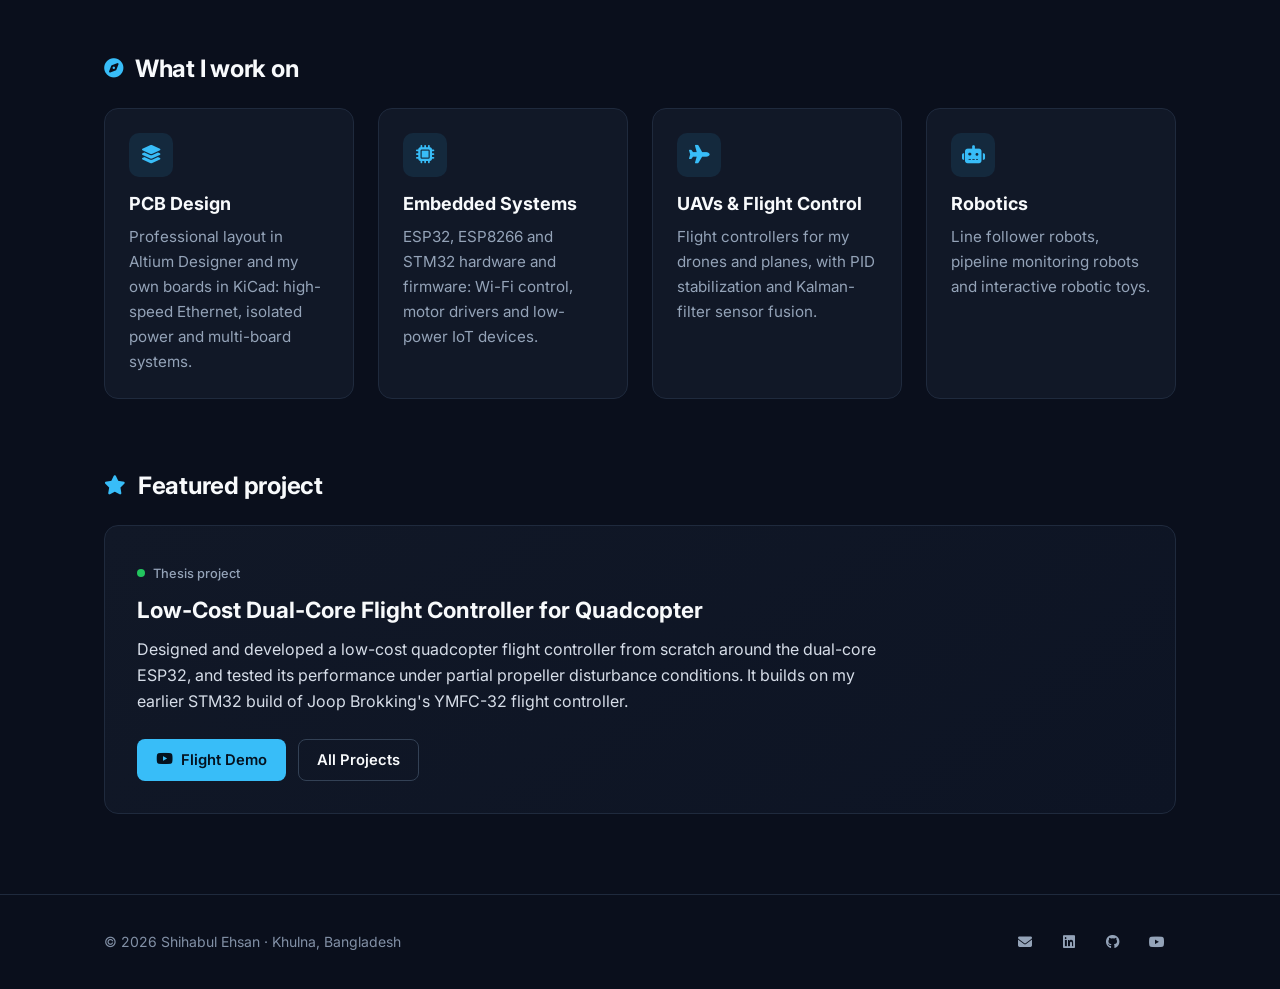
==== commit 0554f8d1: "Home: hero labels wrap cleanly on phones Each label is its own no-wrap item; on phones they show as " ====
--- a/index.html
+++ b/index.html
@@ -48,10 +48,10 @@
 
         <section class="hero">
             <div>
-                <p class="eyebrow">
-                    <i class="fas fa-layer-group"></i> PCB Design ·
-                    <i class="fas fa-microchip"></i> Embedded Systems ·
-                    <i class="fas fa-plane"></i> UAVs
+                <p class="eyebrow hero-tags">
+                    <span><i class="fas fa-layer-group"></i> PCB Design</span>
+                    <span><i class="fas fa-microchip"></i> Embedded Systems</span>
+                    <span><i class="fas fa-plane"></i> UAVs</span>
                 </p>
                 <h1>Hi, I'm <span>Shihabul Ehsan</span></h1>
                 <p class="lead">
--- a/css/style.css
+++ b/css/style.css
@@ -294,6 +294,11 @@
 .hero h1 { font-size: clamp(2.2rem, 5vw, 3.2rem); letter-spacing: -0.03em; margin-bottom: 18px; }
 .hero h1 span { color: var(--accent); }
 .hero .lead { max-width: 560px; margin-bottom: 28px; }
+
+/* Hero labels: each label stays on one line; dots between them on wide screens */
+.hero-tags { flex-wrap: wrap; gap: 6px 0; }
+.hero-tags span { display: inline-flex; align-items: center; gap: 8px; white-space: nowrap; }
+.hero-tags span + span::before { content: "·"; margin: 0 12px; color: var(--faint); }
 
 .hero-photo img {
     width: 320px;
@@ -485,10 +490,34 @@
 .legend { display: flex; flex-wrap: wrap; gap: 16px; margin-bottom: 32px; font-size: 0.85rem; color: var(--muted); }
 .legend span { display: inline-flex; align-items: center; gap: 8px; }
 
-/* ---------- Contact ---------- */
-.contact-card .icon-badge { margin-bottom: 14px; }
-.contact-card a { display: inline-flex; align-items: center; gap: 8px; margin-top: 10px; font-weight: 500; overflow-wrap: anywhere; }
-.contact-card .small { margin-top: 14px; }
+/* ---------- Contact: one compact, centred block ---------- */
+.contact-box { max-width: 560px; margin: 24px auto 0; text-align: center; }
+.contact-box .eyebrow { justify-content: center; }
+.contact-box .lead { margin-bottom: 18px; }
+.contact-actions { justify-content: center; margin: 22px 0 32px; }
+
+.contact-list {
+    list-style: none;
+    padding: 6px 20px;
+    text-align: left;
+    background: var(--surface);
+    border: 1px solid var(--border);
+    border-radius: var(--radius);
+}
+.contact-list li {
+    display: flex;
+    align-items: center;
+    gap: 14px;
+    padding: 11px 0;
+    font-size: 0.925rem;
+    border-top: 1px solid var(--border);
+    overflow-wrap: anywhere;
+}
+.contact-list li:first-child { border-top: 0; }
+.contact-list i { width: 18px; text-align: center; color: var(--accent); flex-shrink: 0; }
+.contact-list a { color: var(--text); }
+.contact-list a:hover { color: var(--accent); }
+.contact-list span { color: var(--muted); }
 
 .small { font-size: 0.85rem; color: var(--faint); }
 
@@ -692,6 +721,16 @@
 @media (max-width: 640px) {
     :root { --gutter: 16px; }
     main { padding: 36px 0 56px; }
+    /* Hero labels become small pills that wrap cleanly on phones */
+    .hero-tags { gap: 8px; letter-spacing: 0.08em; }
+    .hero-tags span {
+        padding: 5px 10px;
+        font-size: 0.68rem;
+        border: 1px solid var(--accent-line);
+        border-radius: 999px;
+        background: var(--accent-soft);
+    }
+    .hero-tags span + span::before { content: none; }
     .grid-2, .grid-3, .grid-4 { grid-template-columns: 1fr; }
     .stats.grid-4, .values.grid-4, .grid-4.compact { grid-template-columns: repeat(2, minmax(0, 1fr)); gap: 12px; }
     .section { margin-top: 56px; }
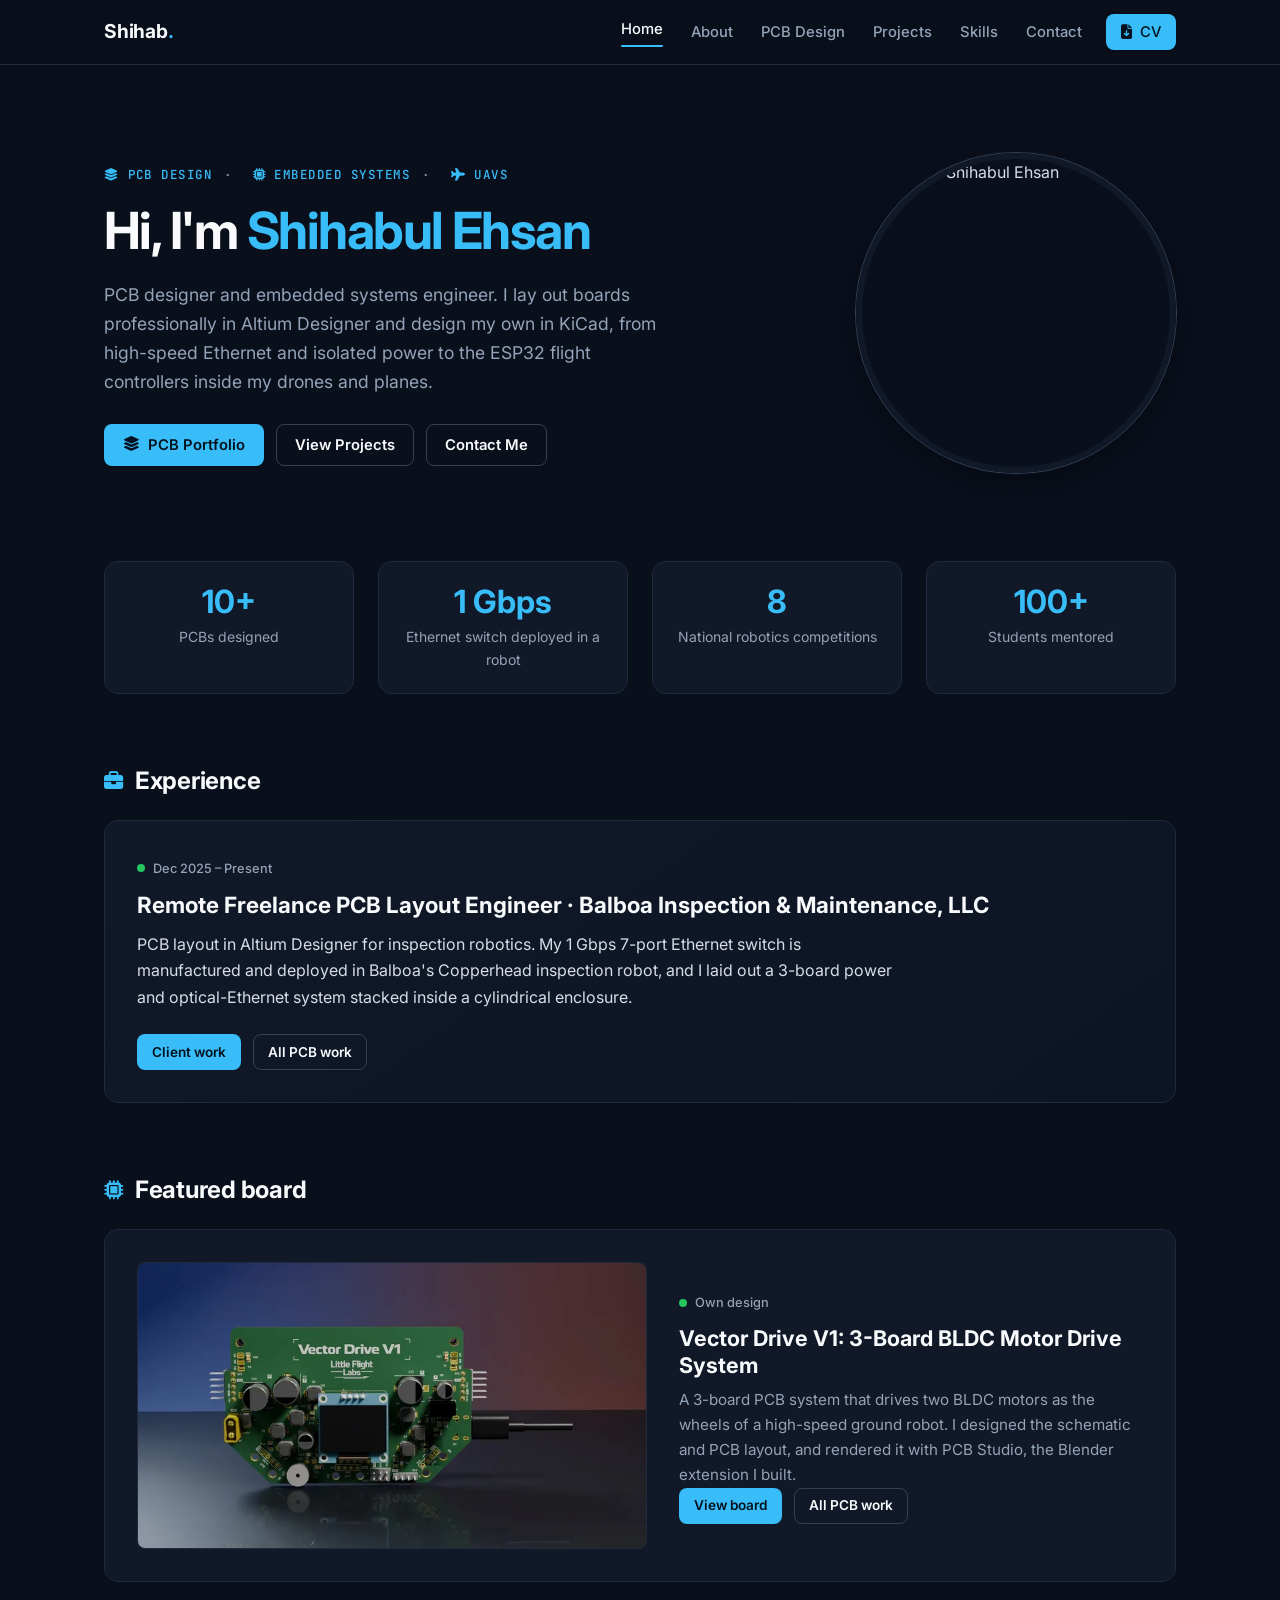
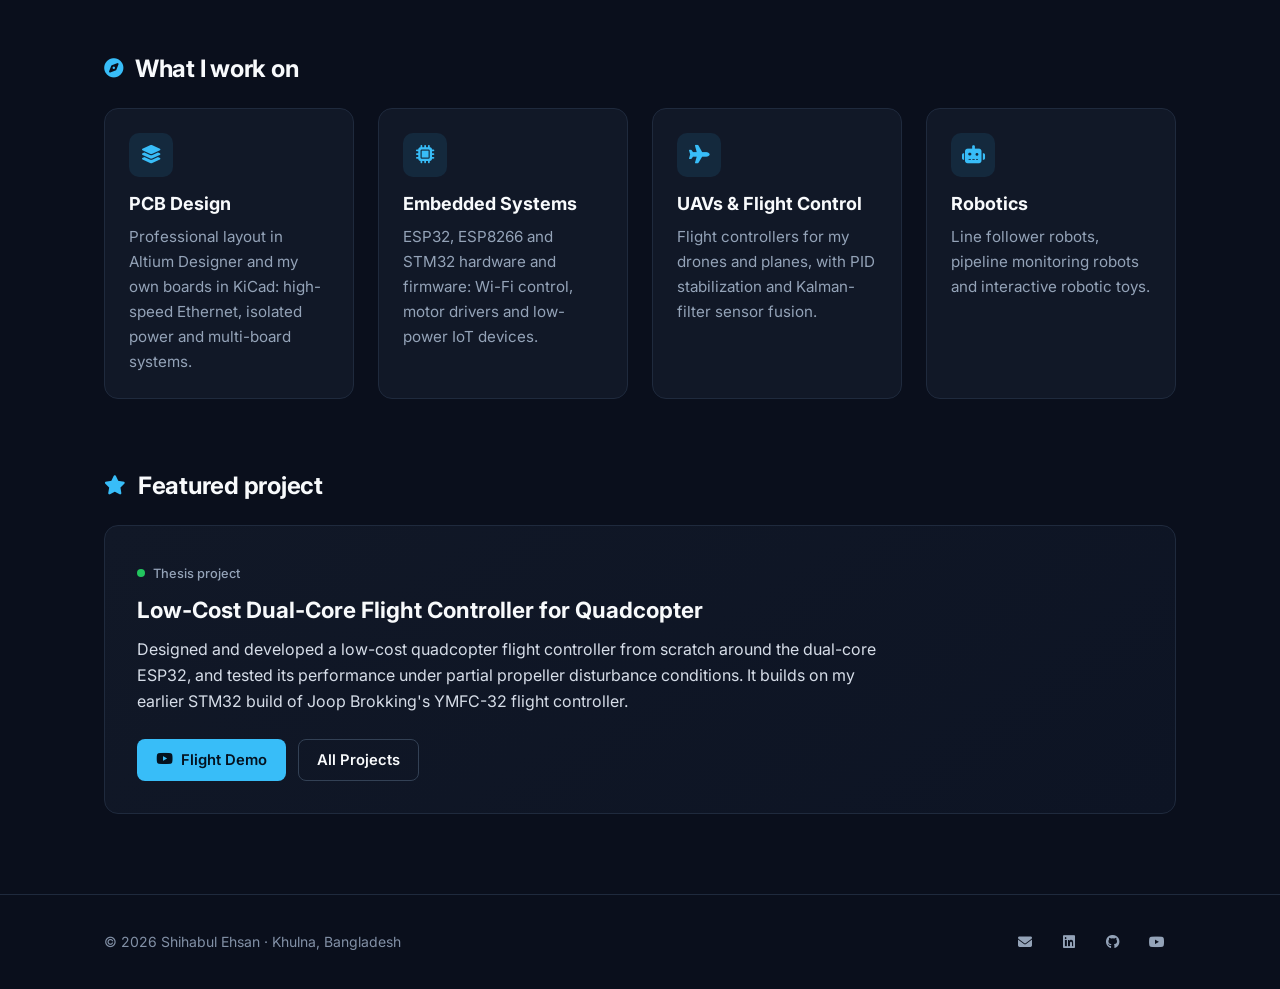
==== commit c4c630cc: "Describe Balboa role as remote freelance PCB layout engineer Co-Authored-By: Claude Sonnet 5 <norepl" ====
--- a/index.html
+++ b/index.html
@@ -95,7 +95,7 @@
             <h2 class="section-title"><i class="fas fa-briefcase"></i> Experience</h2>
             <div class="featured">
                 <span class="status status--live">Dec 2025 – Present</span>
-                <h3>Freelance PCB Layout Engineer · Balboa Inspection &amp; Maintenance, LLC</h3>
+                <h3>Remote Freelance PCB Layout Engineer · Balboa Inspection &amp; Maintenance, LLC</h3>
                 <p>
                     PCB layout in Altium Designer for inspection robotics. My 1 Gbps 7-port Ethernet switch is
                     manufactured and deployed in Balboa's Copperhead inspection robot, and I laid out a 3-board
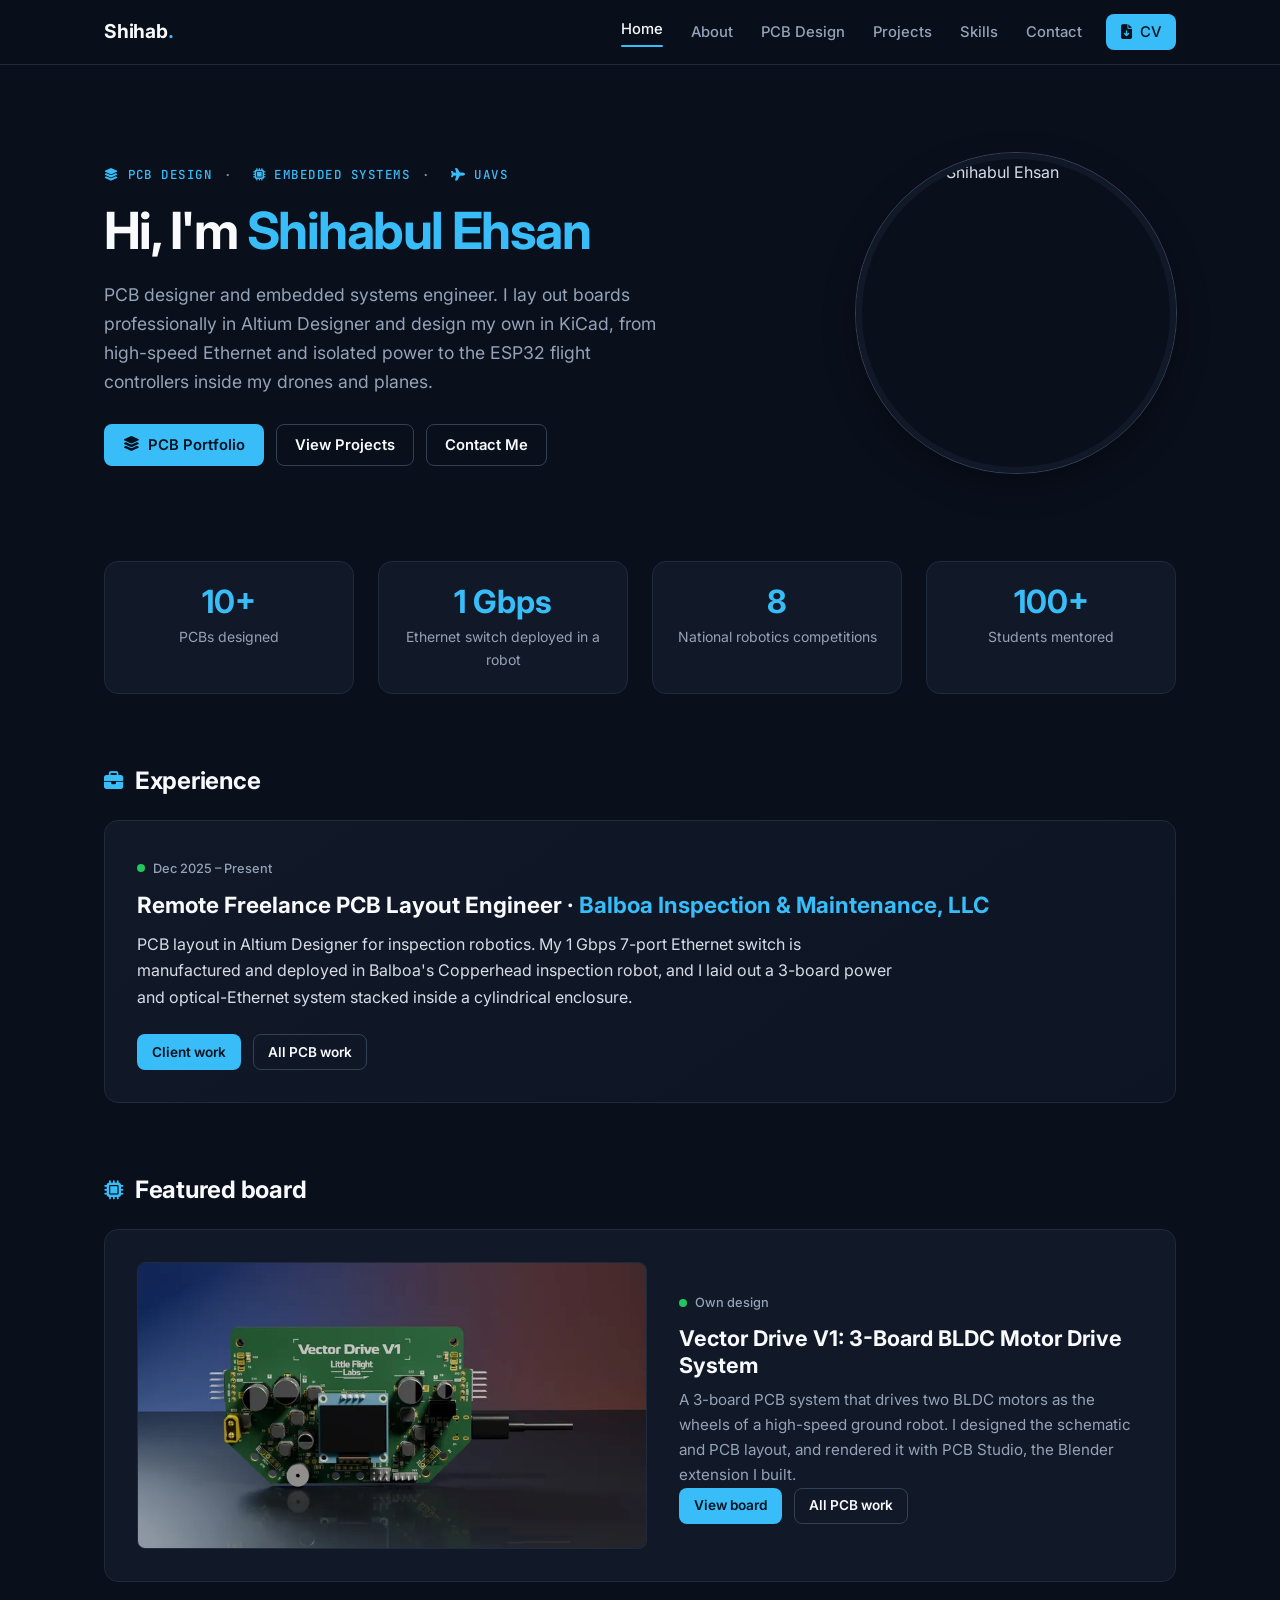
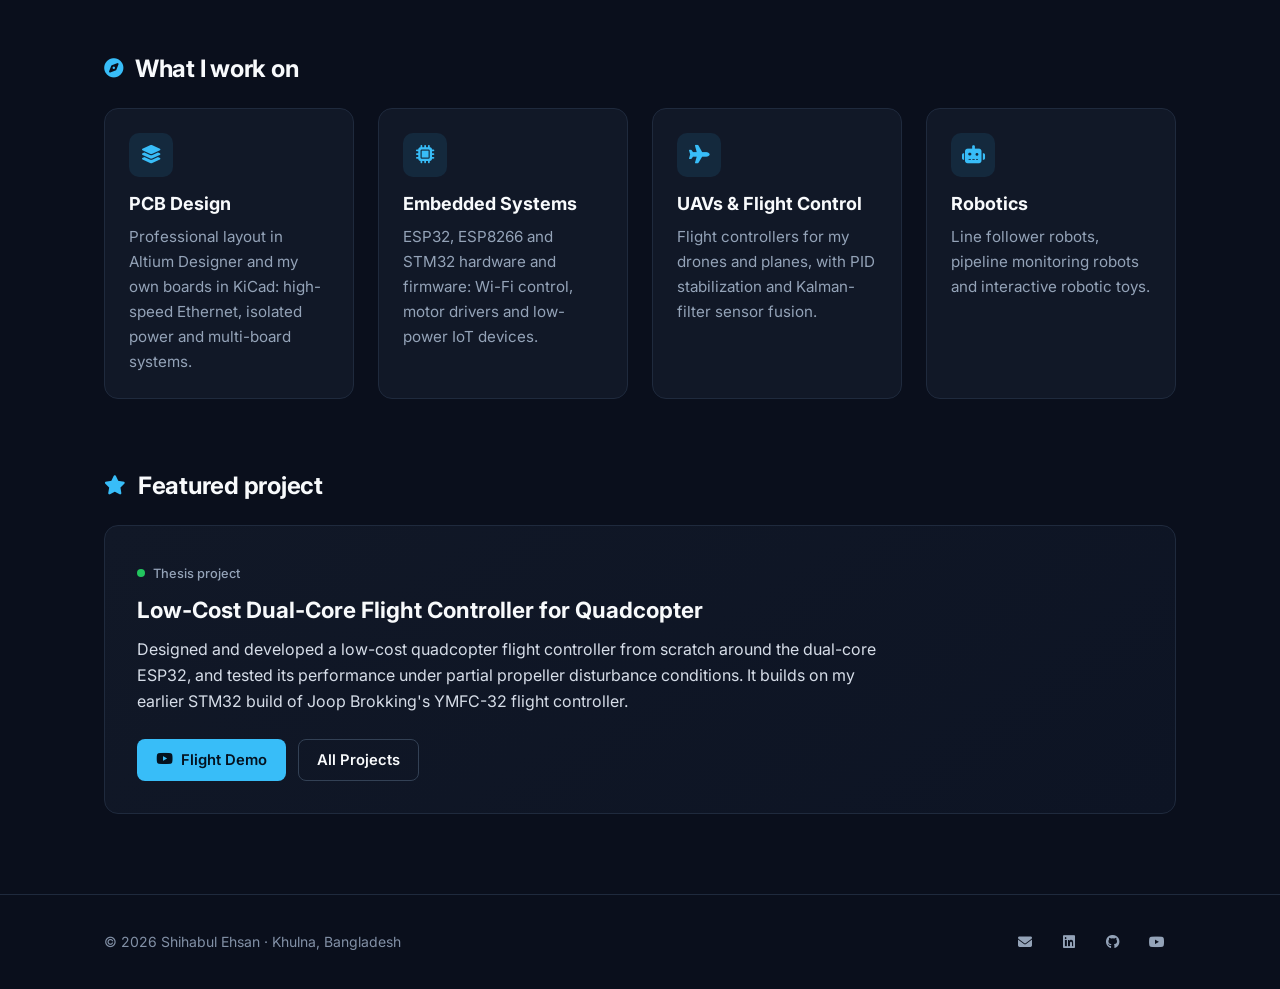
==== commit 93452332: "Link Balboa company name to balboa-im.com and refresh public CV Co-Authored-By: Claude Opus 5.5 <nor" ====
--- a/index.html
+++ b/index.html
@@ -95,7 +95,7 @@
             <h2 class="section-title"><i class="fas fa-briefcase"></i> Experience</h2>
             <div class="featured">
                 <span class="status status--live">Dec 2025 – Present</span>
-                <h3>Remote Freelance PCB Layout Engineer · Balboa Inspection &amp; Maintenance, LLC</h3>
+                <h3>Remote Freelance PCB Layout Engineer · <a href="https://www.balboa-im.com/" target="_blank" rel="noopener">Balboa Inspection &amp; Maintenance, LLC</a></h3>
                 <p>
                     PCB layout in Altium Designer for inspection robotics. My 1 Gbps 7-port Ethernet switch is
                     manufactured and deployed in Balboa's Copperhead inspection robot, and I laid out a 3-board
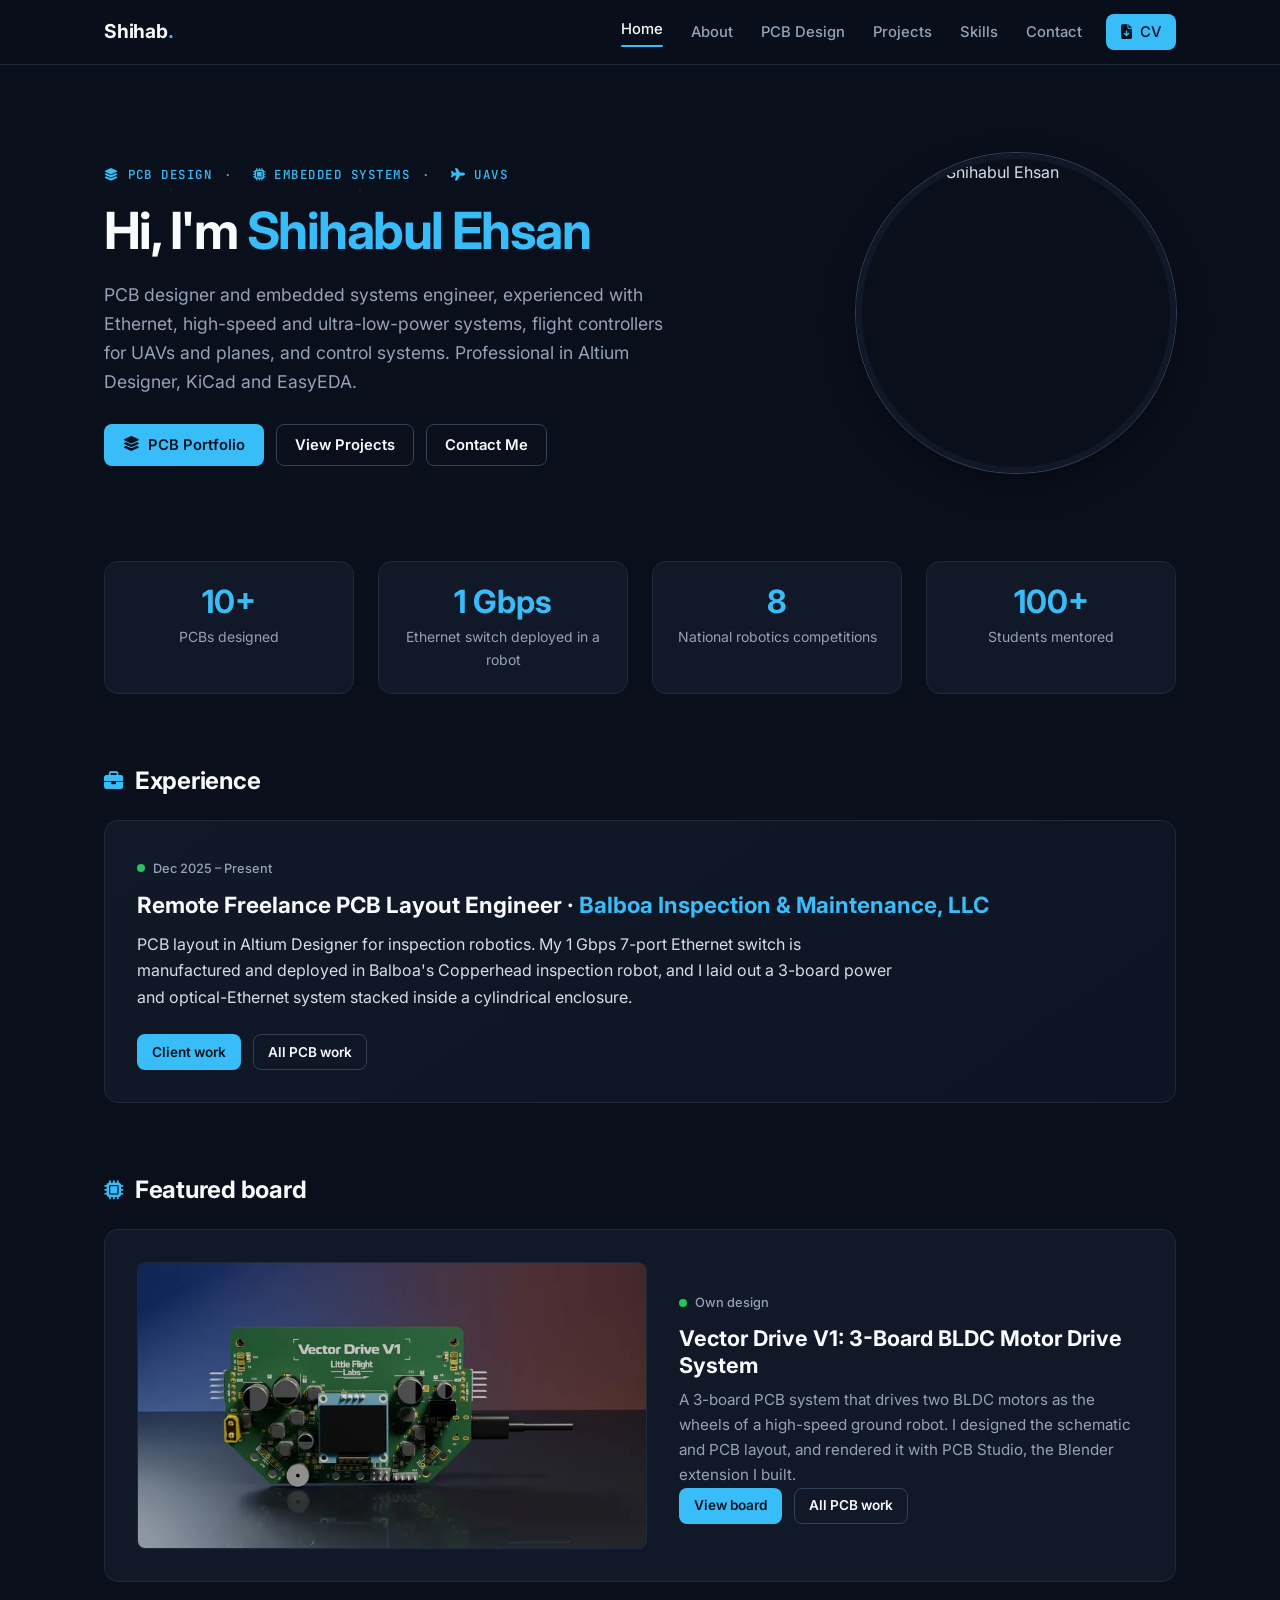
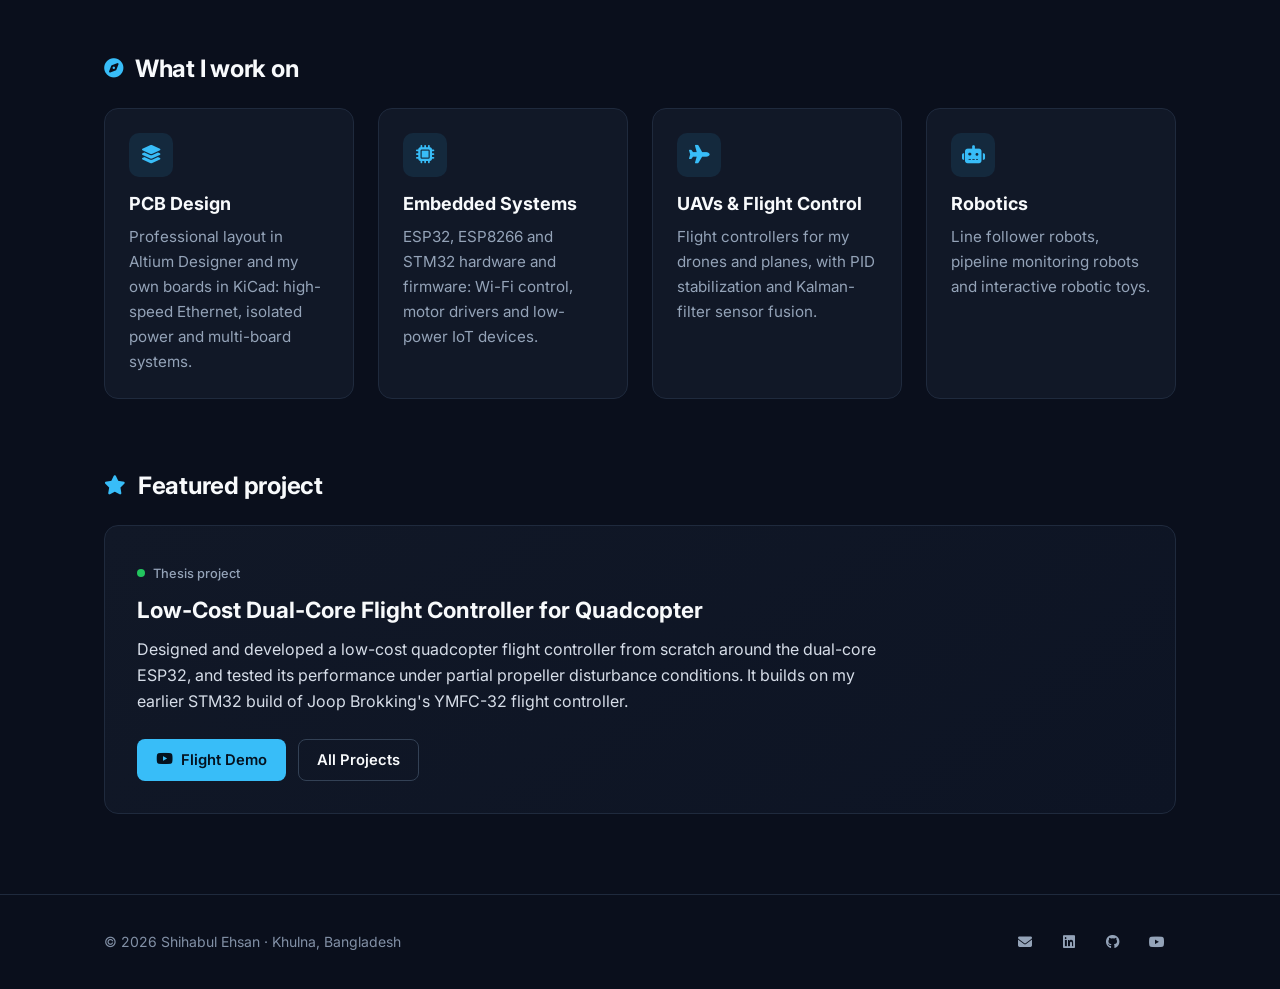
==== commit 5dfa83a1: "Rewrite home page intro Co-Authored-By: Claude Opus 5.5 <noreply@anthropic.com>" ====
--- a/index.html
+++ b/index.html
@@ -55,9 +55,9 @@
                 </p>
                 <h1>Hi, I'm <span>Shihabul Ehsan</span></h1>
                 <p class="lead">
-                    PCB designer and embedded systems engineer. I lay out boards professionally in Altium
-                    Designer and design my own in KiCad, from high-speed Ethernet and isolated power to the
-                    ESP32 flight controllers inside my drones and planes.
+                    PCB designer and embedded systems engineer, experienced with Ethernet, high-speed and
+                    ultra-low-power systems, flight controllers for UAVs and planes, and control systems.
+                    Professional in Altium Designer, KiCad and EasyEDA.
                 </p>
                 <div class="btn-row">
                     <a href="pcb.html" class="btn btn-primary"><i class="fas fa-layer-group"></i> PCB Portfolio</a>
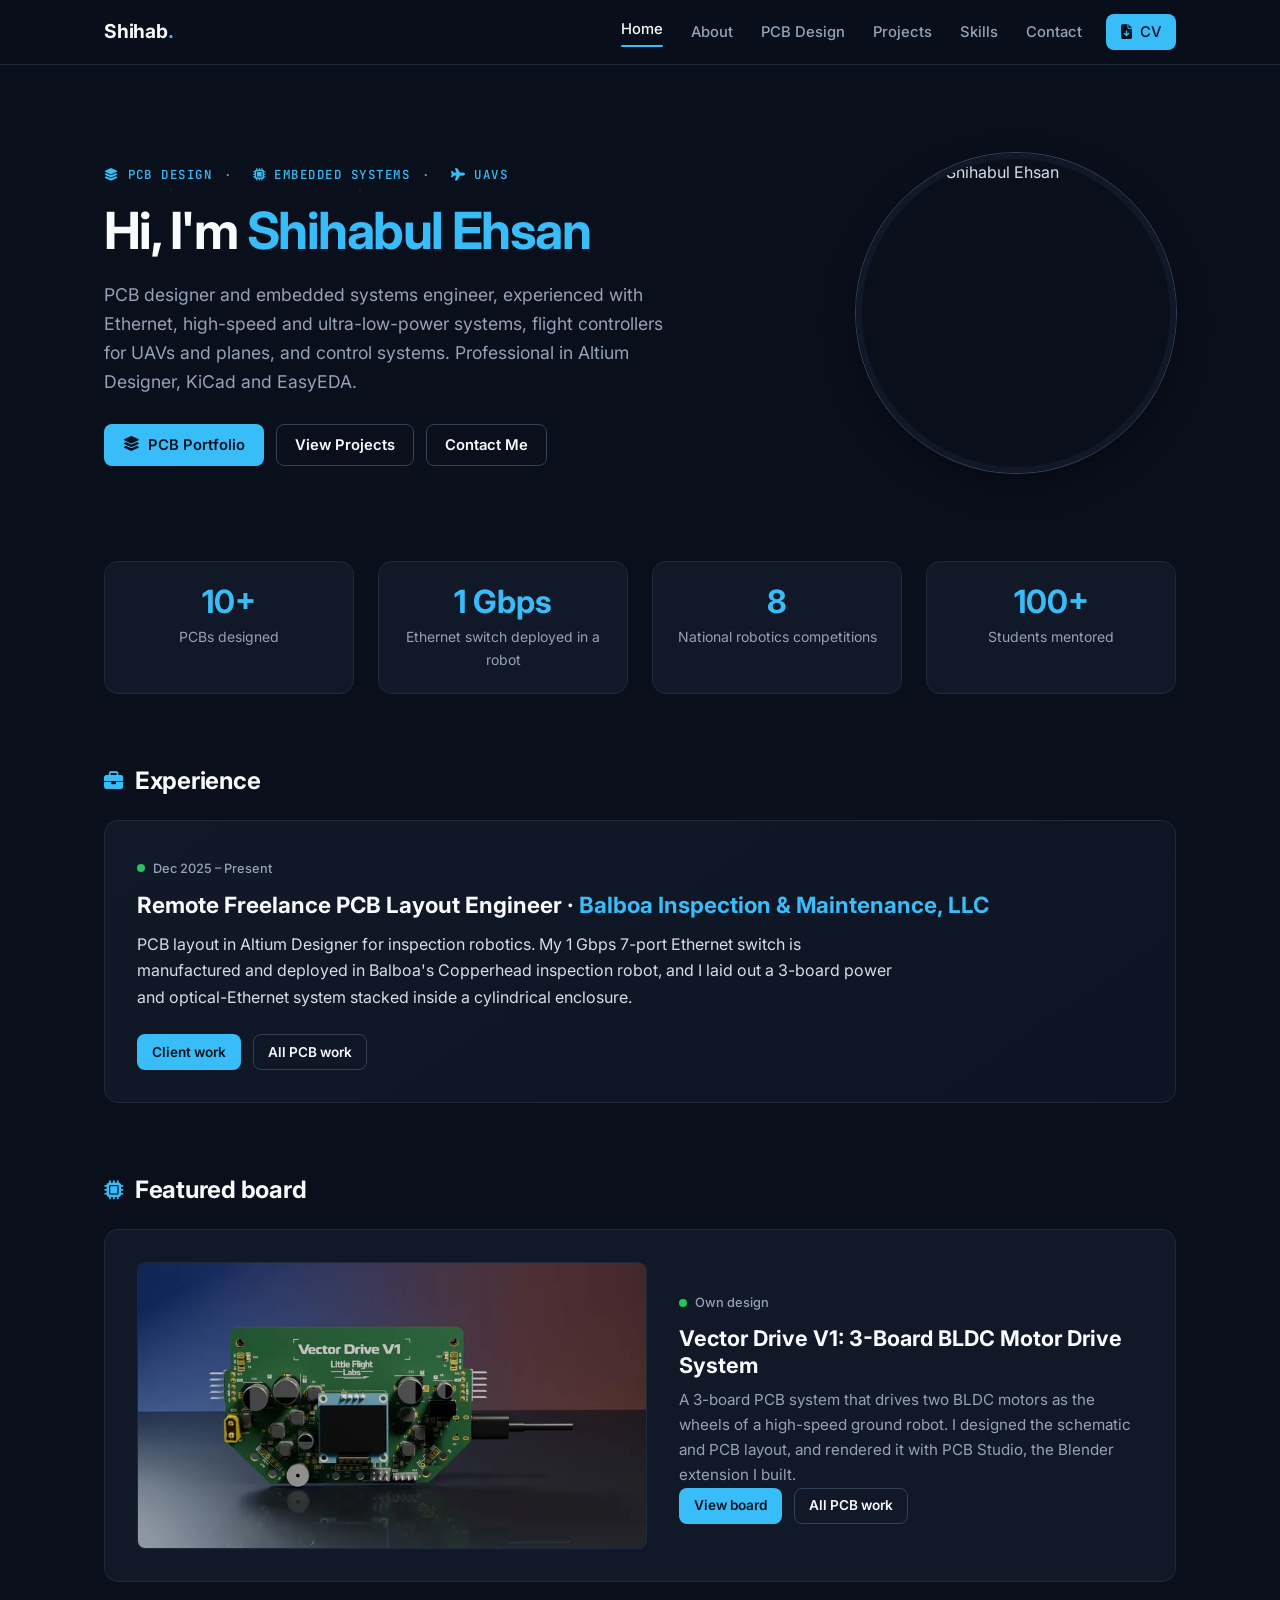
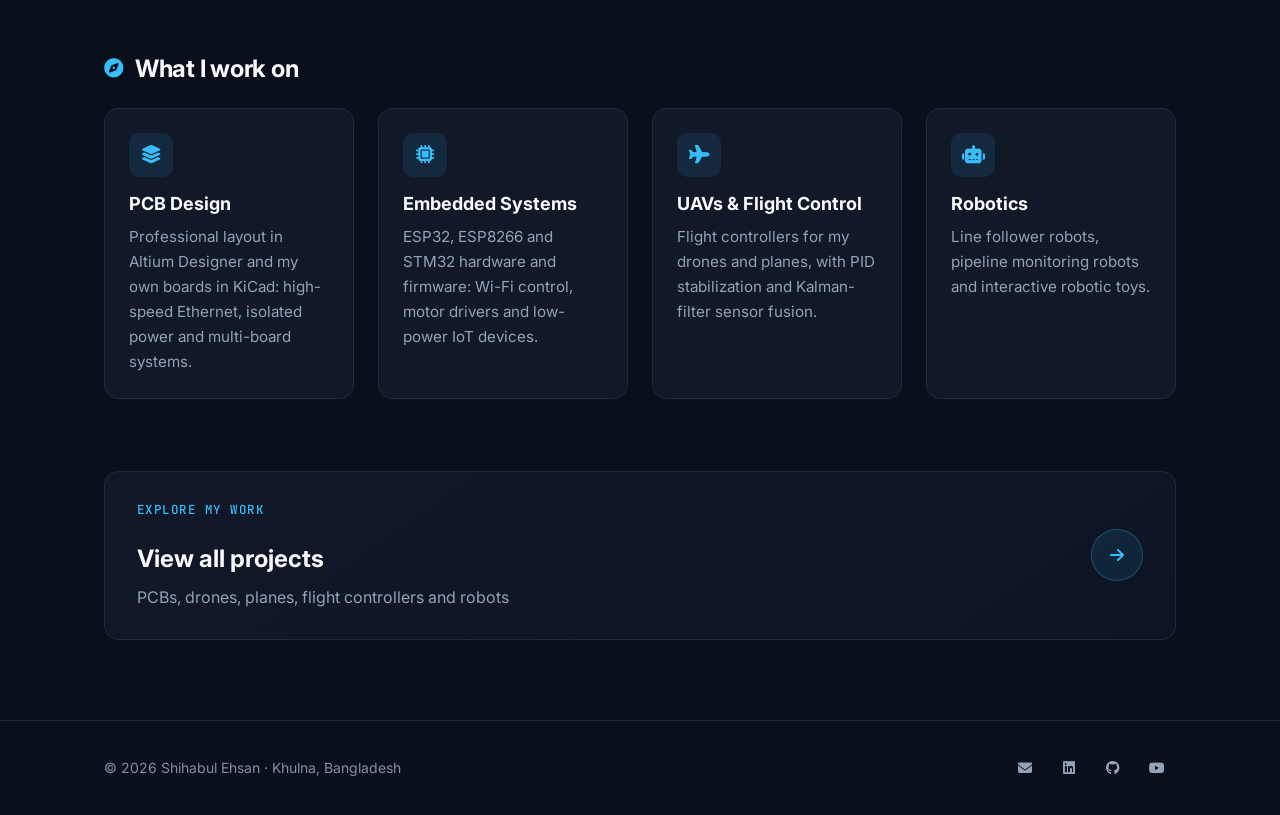
==== commit b574ebba: "Replace home featured project with a View all projects banner; refresh public CV Co-Authored-By: Cla" ====
--- a/index.html
+++ b/index.html
@@ -157,20 +157,14 @@
         </section>
 
         <section class="section">
-            <h2 class="section-title"><i class="fas fa-star"></i> Featured project</h2>
-            <div class="featured">
-                <span class="status status--done">Thesis project</span>
-                <h3>Low-Cost Dual-Core Flight Controller for Quadcopter</h3>
-                <p>
-                    Designed and developed a low-cost quadcopter flight controller from scratch around the
-                    dual-core ESP32, and tested its performance under partial propeller disturbance conditions.
-                    It builds on my earlier STM32 build of Joop Brokking's YMFC-32 flight controller.
-                </p>
-                <div class="btn-row">
-                    <a href="https://www.youtube.com/watch?v=JkNA3yZqABM" target="_blank" rel="noopener" class="btn btn-primary"><i class="fab fa-youtube"></i> Flight Demo</a>
-                    <a href="projects.html" class="btn btn-outline">All Projects</a>
-                </div>
-            </div>
+            <a class="cta-link" href="projects.html">
+                <span>
+                    <span class="eyebrow">Explore my work</span>
+                    <span class="cta-title">View all projects</span>
+                    <span class="cta-sub">PCBs, drones, planes, flight controllers and robots</span>
+                </span>
+                <span class="cta-arrow" aria-hidden="true"><i class="fas fa-arrow-right"></i></span>
+            </a>
         </section>
 
     </div>
--- a/css/style.css
+++ b/css/style.css
@@ -324,6 +324,42 @@
 }
 .featured h3 { font-size: 1.4rem; margin-bottom: 12px; }
 .featured p { max-width: 760px; margin-bottom: 24px; }
+
+/* Whole-card link, e.g. "View all projects" on the home page */
+.cta-link {
+    display: flex;
+    align-items: center;
+    justify-content: space-between;
+    gap: 24px;
+    padding: 28px 32px;
+    border-radius: var(--radius);
+    border: 1px solid var(--border);
+    background: linear-gradient(145deg, var(--surface), var(--surface-2));
+    transition: border-color 0.2s ease, transform 0.2s ease;
+}
+.cta-link:hover { border-color: var(--accent-line); transform: translateY(-2px); text-decoration: none; }
+.cta-link > span:first-child { display: flex; flex-direction: column; gap: 6px; }
+.cta-title { font-size: 1.5rem; font-weight: 700; color: var(--heading); }
+.cta-sub { color: var(--muted); }
+.cta-arrow {
+    flex: none;
+    display: inline-flex;
+    align-items: center;
+    justify-content: center;
+    width: 52px;
+    height: 52px;
+    border-radius: 50%;
+    border: 1px solid var(--accent-line);
+    background: var(--accent-soft);
+    color: var(--accent);
+    transition: background 0.2s ease, color 0.2s ease, transform 0.2s ease;
+}
+.cta-link:hover .cta-arrow { background: var(--accent); color: #04121f; transform: translateX(4px); }
+@media (max-width: 640px) {
+    .cta-link { padding: 22px 20px; gap: 16px; }
+    .cta-title { font-size: 1.25rem; }
+    .cta-arrow { width: 44px; height: 44px; }
+}
 
 /* ---------- Project cards ---------- */
 .project-card { display: flex; flex-direction: column; }
